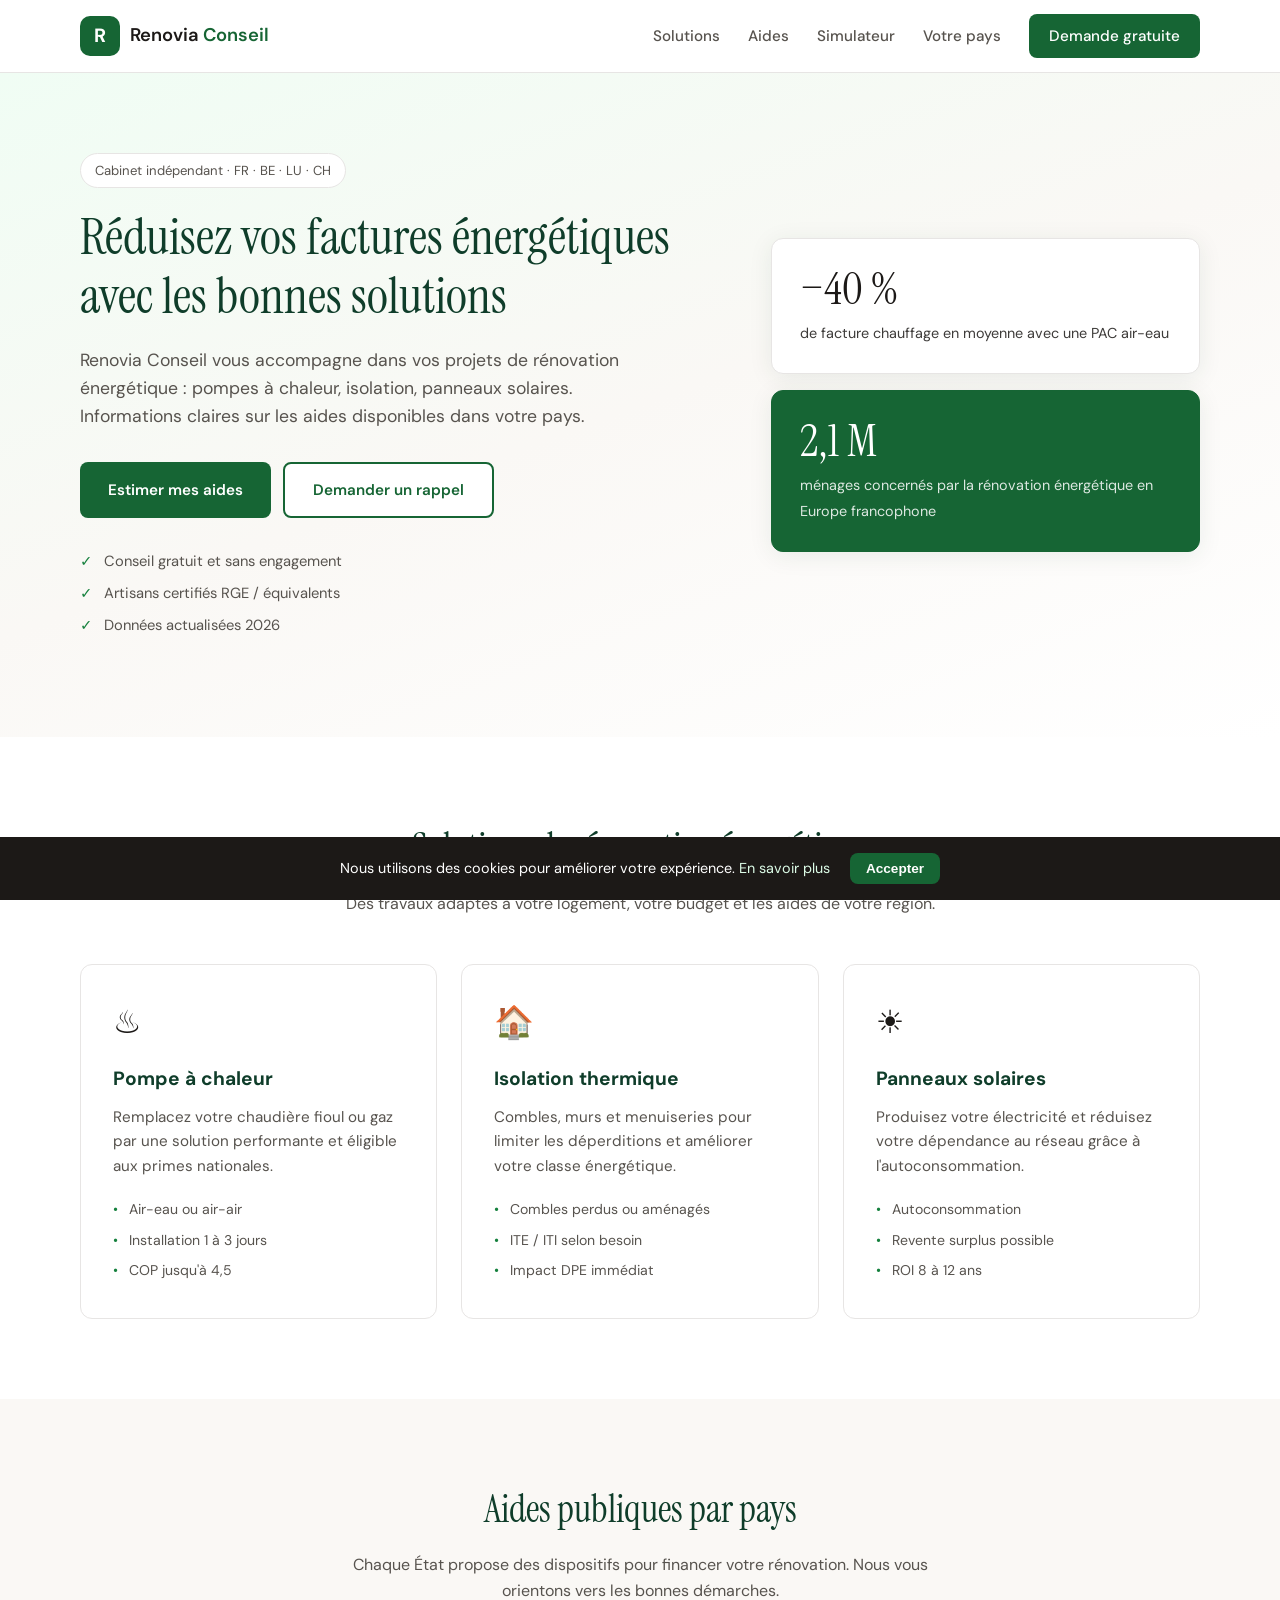
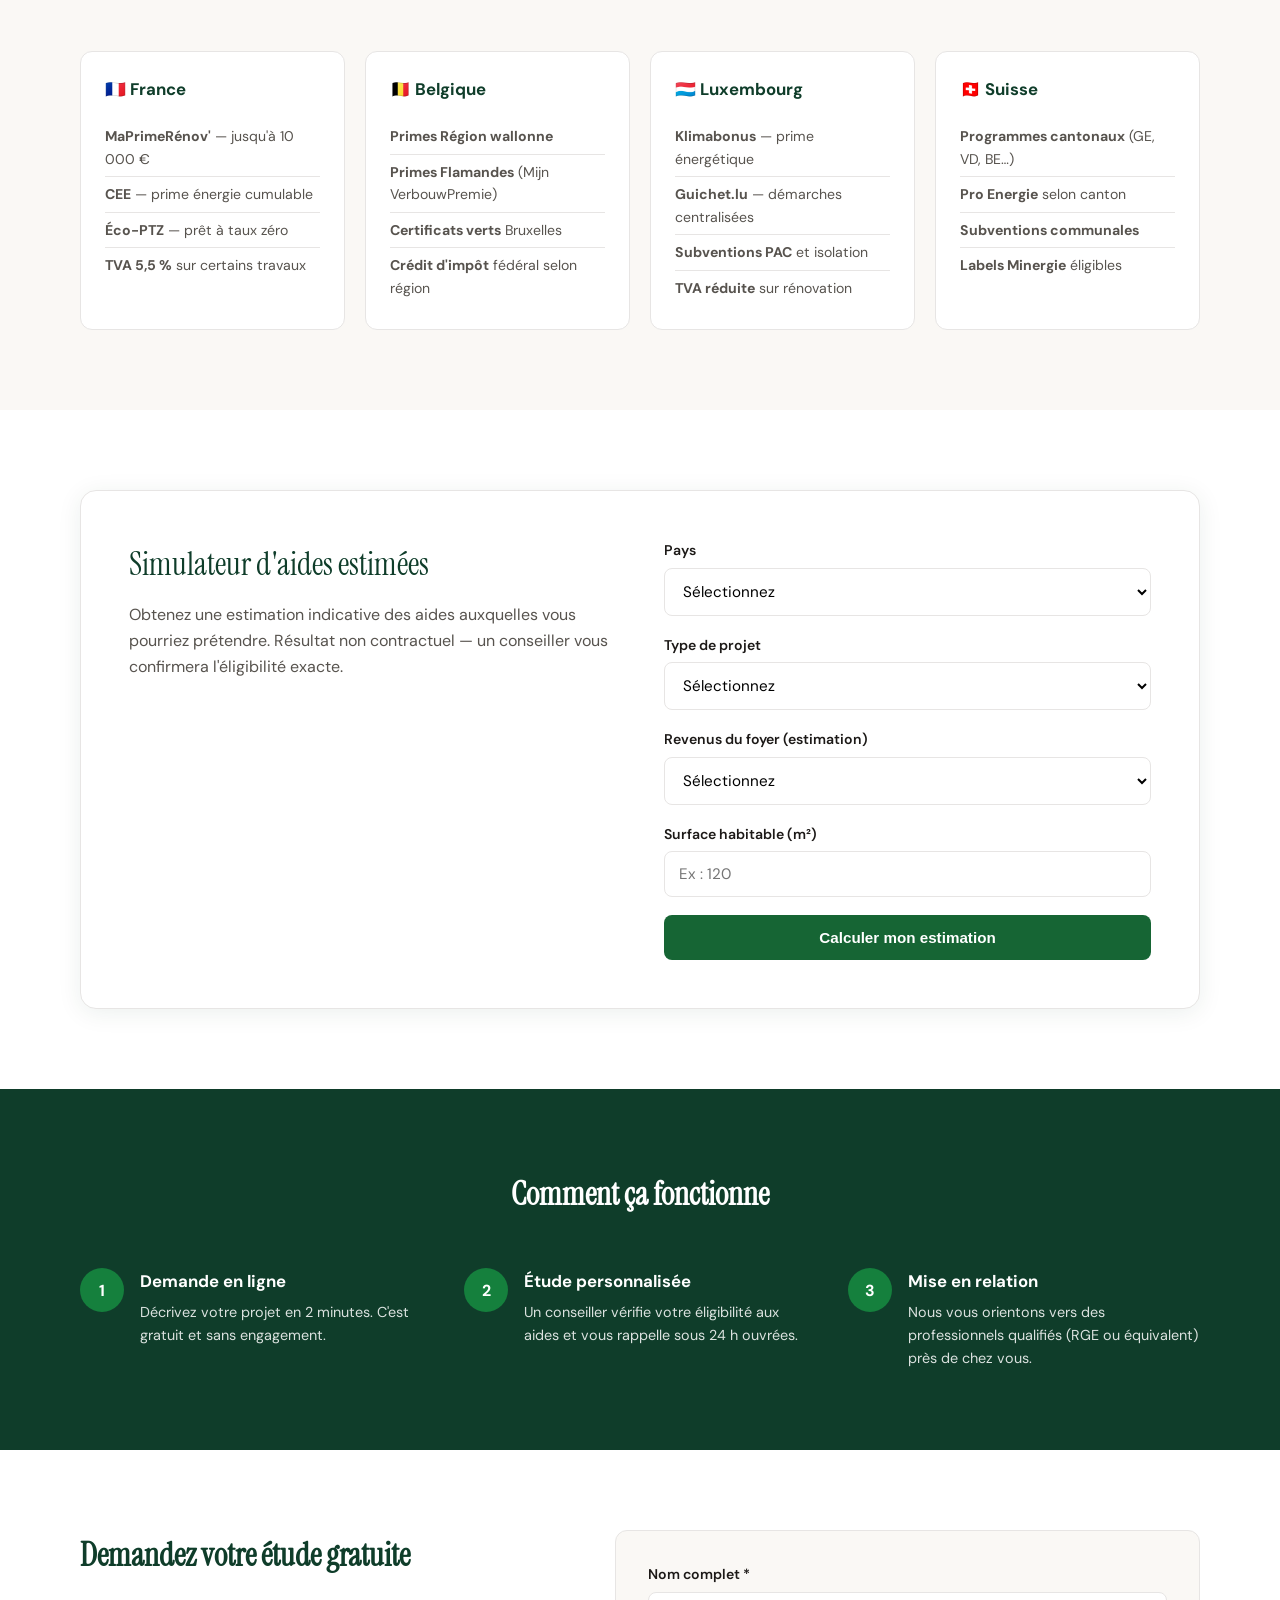
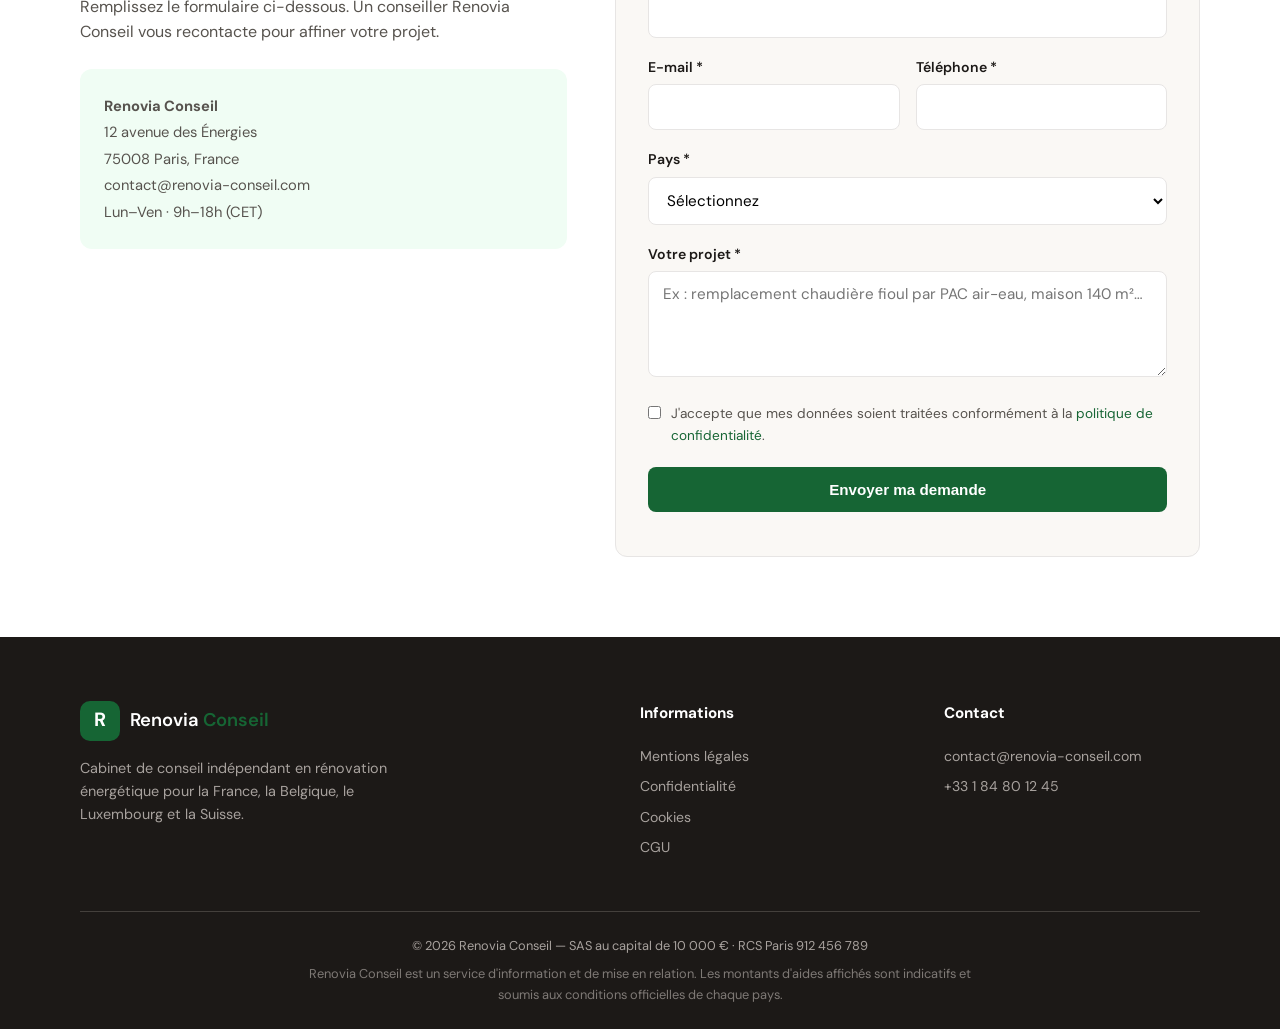
==== index.html @ 54e613c4 "Safepage Renovia Conseil — rénovation énergétique FR/BE/LU/CH" ====
<!DOCTYPE html>
<html lang="fr">
<head>
  <meta charset="UTF-8">
  <meta name="viewport" content="width=device-width, initial-scale=1.0">
  <meta name="description" content="Renovia Conseil — Guide indépendant sur la rénovation énergétique, les pompes à chaleur et les aides publiques en France, Belgique, Luxembourg et Suisse.">
  <meta name="robots" content="index, follow">
  <title>Renovia Conseil — Rénovation énergétique & pompes à chaleur</title>
  <link rel="preconnect" href="https://fonts.googleapis.com">
  <link rel="preconnect" href="https://fonts.gstatic.com" crossorigin>
  <link href="https://fonts.googleapis.com/css2?family=DM+Sans:ital,opsz,wght@0,9..40,400;0,9..40,500;0,9..40,600;0,9..40,700;1,9..40,400&family=Instrument+Serif:ital@0;1&display=swap" rel="stylesheet">
  <link rel="stylesheet" href="css/style.css">
  <link rel="icon" href="data:image/svg+xml,<svg xmlns='http://www.w3.org/2000/svg' viewBox='0 0 100 100'><rect fill='%23166534' width='100' height='100' rx='20'/><text y='.9em' x='50%' text-anchor='middle' font-size='70' fill='white'>R</text></svg>">
</head>
<body>
  <header class="header">
    <div class="container header__inner">
      <a href="index.html" class="logo">
        <span class="logo__mark">R</span>
        <span class="logo__text">Renovia <em>Conseil</em></span>
      </a>
      <nav class="nav" id="nav">
        <a href="#solutions">Solutions</a>
        <a href="#aides">Aides</a>
        <a href="#simulateur">Simulateur</a>
        <a href="#pays">Votre pays</a>
        <a href="#contact" class="nav__cta">Demande gratuite</a>
      </nav>
      <button class="menu-toggle" id="menuToggle" aria-label="Menu">
        <span></span><span></span><span></span>
      </button>
    </div>
  </header>

  <main>
    <section class="hero">
      <div class="container hero__grid">
        <div class="hero__content">
          <span class="badge">Cabinet indépendant · FR · BE · LU · CH</span>
          <h1>Réduisez vos factures énergétiques avec les bonnes solutions</h1>
          <p class="hero__lead">
            Renovia Conseil vous accompagne dans vos projets de rénovation énergétique :
            pompes à chaleur, isolation, panneaux solaires. Informations claires sur les aides
            disponibles dans votre pays.
          </p>
          <div class="hero__actions">
            <a href="#simulateur" class="btn btn--primary">Estimer mes aides</a>
            <a href="#contact" class="btn btn--ghost">Demander un rappel</a>
          </div>
          <ul class="trust-list">
            <li>Conseil gratuit et sans engagement</li>
            <li>Artisans certifiés RGE / équivalents</li>
            <li>Données actualisées 2026</li>
          </ul>
        </div>
        <div class="hero__card">
          <div class="stat-card">
            <span class="stat-card__value">−40&nbsp;%</span>
            <span class="stat-card__label">de facture chauffage en moyenne avec une PAC air-eau</span>
          </div>
          <div class="stat-card stat-card--alt">
            <span class="stat-card__value">2,1 M</span>
            <span class="stat-card__label">ménages concernés par la rénovation énergétique en Europe francophone</span>
          </div>
        </div>
      </div>
    </section>

    <section class="section" id="solutions">
      <div class="container">
        <div class="section__head">
          <h2>Solutions de rénovation énergétique</h2>
          <p>Des travaux adaptés à votre logement, votre budget et les aides de votre région.</p>
        </div>
        <div class="cards">
          <article class="card">
            <div class="card__icon">♨</div>
            <h3>Pompe à chaleur</h3>
            <p>Remplacez votre chaudière fioul ou gaz par une solution performante et éligible aux primes nationales.</p>
            <ul>
              <li>Air-eau ou air-air</li>
              <li>Installation 1 à 3 jours</li>
              <li>COP jusqu'à 4,5</li>
            </ul>
          </article>
          <article class="card">
            <div class="card__icon">🏠</div>
            <h3>Isolation thermique</h3>
            <p>Combles, murs et menuiseries pour limiter les déperditions et améliorer votre classe énergétique.</p>
            <ul>
              <li>Combles perdus ou aménagés</li>
              <li>ITE / ITI selon besoin</li>
              <li>Impact DPE immédiat</li>
            </ul>
          </article>
          <article class="card">
            <div class="card__icon">☀</div>
            <h3>Panneaux solaires</h3>
            <p>Produisez votre électricité et réduisez votre dépendance au réseau grâce à l'autoconsommation.</p>
            <ul>
              <li>Autoconsommation</li>
              <li>Revente surplus possible</li>
              <li>ROI 8 à 12 ans</li>
            </ul>
          </article>
        </div>
      </div>
    </section>

    <section class="section section--muted" id="aides">
      <div class="container">
        <div class="section__head">
          <h2>Aides publiques par pays</h2>
          <p>Chaque État propose des dispositifs pour financer votre rénovation. Nous vous orientons vers les bonnes démarches.</p>
        </div>
        <div class="aides-grid" id="pays">
          <article class="aide-card" data-country="fr">
            <h3>🇫🇷 France</h3>
            <ul>
              <li><strong>MaPrimeRénov'</strong> — jusqu'à 10 000 €</li>
              <li><strong>CEE</strong> — prime énergie cumulable</li>
              <li><strong>Éco-PTZ</strong> — prêt à taux zéro</li>
              <li><strong>TVA 5,5&nbsp;%</strong> sur certains travaux</li>
            </ul>
          </article>
          <article class="aide-card" data-country="be">
            <h3>🇧🇪 Belgique</h3>
            <ul>
              <li><strong>Primes Région wallonne</strong></li>
              <li><strong>Primes Flamandes</strong> (Mijn VerbouwPremie)</li>
              <li><strong>Certificats verts</strong> Bruxelles</li>
              <li><strong>Crédit d'impôt</strong> fédéral selon région</li>
            </ul>
          </article>
          <article class="aide-card" data-country="lu">
            <h3>🇱🇺 Luxembourg</h3>
            <ul>
              <li><strong>Klimabonus</strong> — prime énergétique</li>
              <li><strong>Guichet.lu</strong> — démarches centralisées</li>
              <li><strong>Subventions PAC</strong> et isolation</li>
              <li><strong>TVA réduite</strong> sur rénovation</li>
            </ul>
          </article>
          <article class="aide-card" data-country="ch">
            <h3>🇨🇭 Suisse</h3>
            <ul>
              <li><strong>Programmes cantonaux</strong> (GE, VD, BE…)</li>
              <li><strong>Pro Energie</strong> selon canton</li>
              <li><strong>Subventions communales</strong></li>
              <li><strong>Labels Minergie</strong> éligibles</li>
            </ul>
          </article>
        </div>
      </div>
    </section>

    <section class="section" id="simulateur">
      <div class="container">
        <div class="simulator">
          <div class="simulator__info">
            <h2>Simulateur d'aides estimées</h2>
            <p>Obtenez une estimation indicative des aides auxquelles vous pourriez prétendre. Résultat non contractuel — un conseiller vous confirmera l'éligibilité exacte.</p>
          </div>
          <form class="simulator__form" id="simulatorForm">
            <div class="form-row">
              <label for="country">Pays</label>
              <select id="country" name="country" required>
                <option value="">Sélectionnez</option>
                <option value="fr">France</option>
                <option value="be">Belgique</option>
                <option value="lu">Luxembourg</option>
                <option value="ch">Suisse</option>
              </select>
            </div>
            <div class="form-row">
              <label for="project">Type de projet</label>
              <select id="project" name="project" required>
                <option value="">Sélectionnez</option>
                <option value="pac">Pompe à chaleur air-eau</option>
                <option value="isolation">Isolation (combles + murs)</option>
                <option value="solaire">Panneaux solaires</option>
                <option value="global">Rénovation globale</option>
              </select>
            </div>
            <div class="form-row">
              <label for="income">Revenus du foyer (estimation)</label>
              <select id="income" name="income" required>
                <option value="">Sélectionnez</option>
                <option value="modest">Modestes</option>
                <option value="intermediate">Intermédiaires</option>
                <option value="high">Supérieurs</option>
              </select>
            </div>
            <div class="form-row">
              <label for="surface">Surface habitable (m²)</label>
              <input type="number" id="surface" name="surface" min="30" max="500" placeholder="Ex : 120" required>
            </div>
            <button type="submit" class="btn btn--primary btn--full">Calculer mon estimation</button>
          </form>
          <div class="simulator__result" id="simulatorResult" hidden>
            <h3>Estimation indicative</h3>
            <p class="result__amount" id="resultAmount">—</p>
            <p class="result__detail" id="resultDetail"></p>
            <a href="#contact" class="btn btn--primary">Confirmer avec un conseiller</a>
          </div>
        </div>
      </div>
    </section>

    <section class="section section--dark">
      <div class="container steps">
        <h2>Comment ça fonctionne</h2>
        <ol class="steps__list">
          <li>
            <span class="steps__num">1</span>
            <div>
              <strong>Demande en ligne</strong>
              <p>Décrivez votre projet en 2 minutes. C'est gratuit et sans engagement.</p>
            </div>
          </li>
          <li>
            <span class="steps__num">2</span>
            <div>
              <strong>Étude personnalisée</strong>
              <p>Un conseiller vérifie votre éligibilité aux aides et vous rappelle sous 24 h ouvrées.</p>
            </div>
          </li>
          <li>
            <span class="steps__num">3</span>
            <div>
              <strong>Mise en relation</strong>
              <p>Nous vous orientons vers des professionnels qualifiés (RGE ou équivalent) près de chez vous.</p>
            </div>
          </li>
        </ol>
      </div>
    </section>

    <section class="section" id="contact">
      <div class="container">
        <div class="contact-grid">
          <div>
            <h2>Demandez votre étude gratuite</h2>
            <p>Remplissez le formulaire ci-dessous. Un conseiller Renovia Conseil vous recontacte pour affiner votre projet.</p>
            <div class="contact-info">
              <p><strong>Renovia Conseil</strong></p>
              <p>12 avenue des Énergies<br>75008 Paris, France</p>
              <p>contact@renovia-conseil.com</p>
              <p>Lun–Ven · 9h–18h (CET)</p>
            </div>
          </div>
          <form class="contact-form" id="contactForm">
            <div class="form-row">
              <label for="name">Nom complet *</label>
              <input type="text" id="name" name="name" required autocomplete="name">
            </div>
            <div class="form-row form-row--half">
              <div>
                <label for="email">E-mail *</label>
                <input type="email" id="email" name="email" required autocomplete="email">
              </div>
              <div>
                <label for="phone">Téléphone *</label>
                <input type="tel" id="phone" name="phone" required autocomplete="tel">
              </div>
            </div>
            <div class="form-row">
              <label for="contactCountry">Pays *</label>
              <select id="contactCountry" name="contactCountry" required>
                <option value="">Sélectionnez</option>
                <option value="fr">France</option>
                <option value="be">Belgique</option>
                <option value="lu">Luxembourg</option>
                <option value="ch">Suisse</option>
              </select>
            </div>
            <div class="form-row">
              <label for="message">Votre projet *</label>
              <textarea id="message" name="message" rows="4" required placeholder="Ex : remplacement chaudière fioul par PAC air-eau, maison 140 m²…"></textarea>
            </div>
            <label class="checkbox">
              <input type="checkbox" name="consent" required>
              <span>J'accepte que mes données soient traitées conformément à la <a href="legal/privacy.html">politique de confidentialité</a>.</span>
            </label>
            <button type="submit" class="btn btn--primary btn--full">Envoyer ma demande</button>
            <p class="form-note" id="formNote"></p>
          </form>
        </div>
      </div>
    </section>
  </main>

  <footer class="footer">
    <div class="container footer__grid">
      <div>
        <a href="index.html" class="logo logo--footer">
          <span class="logo__mark">R</span>
          <span class="logo__text">Renovia <em>Conseil</em></span>
        </a>
        <p class="footer__desc">Cabinet de conseil indépendant en rénovation énergétique pour la France, la Belgique, le Luxembourg et la Suisse.</p>
      </div>
      <div>
        <h4>Informations</h4>
        <ul>
          <li><a href="legal/mentions.html">Mentions légales</a></li>
          <li><a href="legal/privacy.html">Confidentialité</a></li>
          <li><a href="legal/cookies.html">Cookies</a></li>
          <li><a href="legal/terms.html">CGU</a></li>
        </ul>
      </div>
      <div>
        <h4>Contact</h4>
        <ul>
          <li>contact@renovia-conseil.com</li>
          <li>+33 1 84 80 12 45</li>
        </ul>
      </div>
    </div>
    <div class="container footer__bottom">
      <p>© 2026 Renovia Conseil — SAS au capital de 10 000 € · RCS Paris 912 456 789</p>
      <p class="footer__disclaimer">Renovia Conseil est un service d'information et de mise en relation. Les montants d'aides affichés sont indicatifs et soumis aux conditions officielles de chaque pays.</p>
    </div>
  </footer>

  <div class="cookie-banner" id="cookieBanner">
    <p>Nous utilisons des cookies pour améliorer votre expérience. <a href="legal/cookies.html">En savoir plus</a></p>
    <button class="btn btn--primary btn--sm" id="acceptCookies">Accepter</button>
  </div>

  <script src="js/main.js"></script>
</body>
</html>
---- css/style.css ----
:root {
  --green-900: #0f3d2a;
  --green-800: #166534;
  --green-700: #15803d;
  --green-100: #dcfce7;
  --green-50: #f0fdf4;
  --sand: #faf8f5;
  --stone: #78716c;
  --stone-light: #e7e5e4;
  --white: #ffffff;
  --text: #1c1917;
  --text-muted: #57534e;
  --shadow: 0 4px 24px rgba(15, 61, 42, 0.08);
  --radius: 12px;
  --font: "DM Sans", system-ui, sans-serif;
  --font-display: "Instrument Serif", Georgia, serif;
}

*, *::before, *::after { box-sizing: border-box; margin: 0; padding: 0; }

html { scroll-behavior: smooth; }

body {
  font-family: var(--font);
  color: var(--text);
  background: var(--white);
  line-height: 1.6;
  font-size: 16px;
}

img { max-width: 100%; display: block; }

a { color: var(--green-800); text-decoration: none; }
a:hover { text-decoration: underline; }

.container {
  width: min(1120px, 92vw);
  margin-inline: auto;
}

/* Header */
.header {
  position: sticky;
  top: 0;
  z-index: 100;
  background: rgba(255, 255, 255, 0.95);
  backdrop-filter: blur(12px);
  border-bottom: 1px solid var(--stone-light);
}

.header__inner {
  display: flex;
  align-items: center;
  justify-content: space-between;
  height: 72px;
}

.logo {
  display: flex;
  align-items: center;
  gap: 10px;
  text-decoration: none;
  color: var(--text);
}

.logo__mark {
  width: 40px;
  height: 40px;
  background: var(--green-800);
  color: var(--white);
  border-radius: 10px;
  display: grid;
  place-items: center;
  font-weight: 700;
  font-size: 1.2rem;
}

.logo__text {
  font-weight: 600;
  font-size: 1.15rem;
}

.logo__text em {
  font-style: normal;
  color: var(--green-800);
}

.nav {
  display: flex;
  align-items: center;
  gap: 28px;
}

.nav a {
  color: var(--text-muted);
  font-size: 0.95rem;
  font-weight: 500;
  text-decoration: none;
}

.nav a:hover { color: var(--green-800); }

.nav__cta {
  background: var(--green-800) !important;
  color: var(--white) !important;
  padding: 10px 20px;
  border-radius: 8px;
}

.nav__cta:hover {
  background: var(--green-900) !important;
  text-decoration: none;
}

.menu-toggle {
  display: none;
  flex-direction: column;
  gap: 5px;
  background: none;
  border: none;
  cursor: pointer;
  padding: 8px;
}

.menu-toggle span {
  width: 24px;
  height: 2px;
  background: var(--text);
  border-radius: 2px;
}

/* Hero */
.hero {
  background: linear-gradient(160deg, var(--green-50) 0%, var(--sand) 50%, var(--white) 100%);
  padding: 80px 0 100px;
}

.hero__grid {
  display: grid;
  grid-template-columns: 1.2fr 0.8fr;
  gap: 48px;
  align-items: center;
}

.badge {
  display: inline-block;
  background: var(--white);
  border: 1px solid var(--stone-light);
  padding: 6px 14px;
  border-radius: 100px;
  font-size: 0.82rem;
  color: var(--text-muted);
  margin-bottom: 20px;
}

.hero h1 {
  font-family: var(--font-display);
  font-size: clamp(2.2rem, 4vw, 3.2rem);
  font-weight: 400;
  line-height: 1.15;
  margin-bottom: 20px;
  color: var(--green-900);
}

.hero__lead {
  font-size: 1.1rem;
  color: var(--text-muted);
  max-width: 540px;
  margin-bottom: 32px;
}

.hero__actions {
  display: flex;
  flex-wrap: wrap;
  gap: 12px;
  margin-bottom: 32px;
}

.btn {
  display: inline-flex;
  align-items: center;
  justify-content: center;
  padding: 14px 28px;
  border-radius: 8px;
  font-weight: 600;
  font-size: 0.95rem;
  border: none;
  cursor: pointer;
  text-decoration: none;
  transition: background 0.2s, transform 0.15s;
}

.btn:hover { text-decoration: none; transform: translateY(-1px); }

.btn--primary {
  background: var(--green-800);
  color: var(--white);
}

.btn--primary:hover { background: var(--green-900); color: var(--white); }

.btn--ghost {
  background: var(--white);
  color: var(--green-800);
  border: 2px solid var(--green-800);
}

.btn--ghost:hover { background: var(--green-50); color: var(--green-800); }

.btn--full { width: 100%; }
.btn--sm { padding: 8px 16px; font-size: 0.85rem; }

.trust-list {
  list-style: none;
  display: flex;
  flex-direction: column;
  gap: 8px;
}

.trust-list li {
  padding-left: 24px;
  position: relative;
  color: var(--text-muted);
  font-size: 0.92rem;
}

.trust-list li::before {
  content: "✓";
  position: absolute;
  left: 0;
  color: var(--green-700);
  font-weight: 700;
}

.hero__card {
  display: flex;
  flex-direction: column;
  gap: 16px;
}

.stat-card {
  background: var(--white);
  border-radius: var(--radius);
  padding: 28px;
  box-shadow: var(--shadow);
  border: 1px solid var(--stone-light);
}

.stat-card--alt {
  background: var(--green-800);
  color: var(--white);
  border-color: var(--green-800);
}

.stat-card__value {
  display: block;
  font-family: var(--font-display);
  font-size: 2.8rem;
  line-height: 1;
  margin-bottom: 8px;
}

.stat-card__label {
  font-size: 0.9rem;
  opacity: 0.85;
}

/* Sections */
.section {
  padding: 80px 0;
}

.section--muted {
  background: var(--sand);
}

.section--dark {
  background: var(--green-900);
  color: var(--white);
}

.section--dark h2 { color: var(--white); }

.section__head {
  text-align: center;
  max-width: 620px;
  margin: 0 auto 48px;
}

.section__head h2 {
  font-family: var(--font-display);
  font-size: clamp(1.8rem, 3vw, 2.4rem);
  font-weight: 400;
  margin-bottom: 12px;
  color: var(--green-900);
}

.section__head p {
  color: var(--text-muted);
}

/* Cards */
.cards {
  display: grid;
  grid-template-columns: repeat(3, 1fr);
  gap: 24px;
}

.card {
  background: var(--white);
  border: 1px solid var(--stone-light);
  border-radius: var(--radius);
  padding: 32px;
  transition: box-shadow 0.2s, transform 0.2s;
}

.card:hover {
  box-shadow: var(--shadow);
  transform: translateY(-4px);
}

.card__icon {
  font-size: 2rem;
  margin-bottom: 16px;
}

.card h3 {
  font-size: 1.2rem;
  margin-bottom: 10px;
  color: var(--green-900);
}

.card p {
  color: var(--text-muted);
  font-size: 0.95rem;
  margin-bottom: 16px;
}

.card ul {
  list-style: none;
  font-size: 0.88rem;
  color: var(--text-muted);
}

.card ul li {
  padding: 4px 0;
  padding-left: 16px;
  position: relative;
}

.card ul li::before {
  content: "•";
  position: absolute;
  left: 0;
  color: var(--green-700);
}

/* Aides */
.aides-grid {
  display: grid;
  grid-template-columns: repeat(4, 1fr);
  gap: 20px;
}

.aide-card {
  background: var(--white);
  border-radius: var(--radius);
  padding: 24px;
  border: 1px solid var(--stone-light);
}

.aide-card h3 {
  font-size: 1.05rem;
  margin-bottom: 16px;
  color: var(--green-900);
}

.aide-card ul {
  list-style: none;
  font-size: 0.88rem;
  color: var(--text-muted);
}

.aide-card li {
  padding: 6px 0;
  border-bottom: 1px solid var(--stone-light);
}

.aide-card li:last-child { border-bottom: none; }

/* Simulator */
.simulator {
  display: grid;
  grid-template-columns: 1fr 1fr;
  gap: 48px;
  align-items: start;
  background: var(--white);
  border: 1px solid var(--stone-light);
  border-radius: 16px;
  padding: 48px;
  box-shadow: var(--shadow);
}

.simulator__info h2 {
  font-family: var(--font-display);
  font-size: 2rem;
  font-weight: 400;
  color: var(--green-900);
  margin-bottom: 12px;
}

.simulator__info p {
  color: var(--text-muted);
}

.simulator__result {
  grid-column: 1 / -1;
  background: var(--green-50);
  border: 2px solid var(--green-100);
  border-radius: var(--radius);
  padding: 32px;
  text-align: center;
}

.simulator__result h3 {
  color: var(--green-900);
  margin-bottom: 8px;
}

.result__amount {
  font-family: var(--font-display);
  font-size: 2.5rem;
  color: var(--green-800);
  margin-bottom: 8px;
}

.result__detail {
  color: var(--text-muted);
  margin-bottom: 20px;
  font-size: 0.92rem;
}

/* Forms */
.form-row {
  margin-bottom: 18px;
}

.form-row--half {
  display: grid;
  grid-template-columns: 1fr 1fr;
  gap: 16px;
}

.form-row label {
  display: block;
  font-size: 0.88rem;
  font-weight: 600;
  margin-bottom: 6px;
  color: var(--text);
}

.form-row input,
.form-row select,
.form-row textarea {
  width: 100%;
  padding: 12px 14px;
  border: 1px solid var(--stone-light);
  border-radius: 8px;
  font-family: inherit;
  font-size: 0.95rem;
  background: var(--white);
  transition: border-color 0.2s;
}

.form-row input:focus,
.form-row select:focus,
.form-row textarea:focus {
  outline: none;
  border-color: var(--green-700);
  box-shadow: 0 0 0 3px rgba(21, 128, 61, 0.15);
}

.checkbox {
  display: flex;
  gap: 10px;
  align-items: flex-start;
  font-size: 0.85rem;
  color: var(--text-muted);
  margin-bottom: 20px;
  cursor: pointer;
}

.checkbox input { margin-top: 3px; flex-shrink: 0; }

.form-note {
  margin-top: 12px;
  font-size: 0.88rem;
  text-align: center;
}

.form-note.success { color: var(--green-700); }
.form-note.error { color: #b91c1c; }

/* Steps */
.steps h2 {
  font-family: var(--font-display);
  font-size: 2rem;
  text-align: center;
  margin-bottom: 48px;
}

.steps__list {
  list-style: none;
  display: grid;
  grid-template-columns: repeat(3, 1fr);
  gap: 32px;
}

.steps__list li {
  display: flex;
  gap: 16px;
}

.steps__num {
  flex-shrink: 0;
  width: 44px;
  height: 44px;
  background: var(--green-700);
  color: var(--white);
  border-radius: 50%;
  display: grid;
  place-items: center;
  font-weight: 700;
}

.steps__list strong {
  display: block;
  margin-bottom: 6px;
  font-size: 1.05rem;
}

.steps__list p {
  font-size: 0.9rem;
  opacity: 0.85;
}

/* Contact */
.contact-grid {
  display: grid;
  grid-template-columns: 1fr 1.2fr;
  gap: 48px;
  align-items: start;
}

.contact-grid h2 {
  font-family: var(--font-display);
  font-size: 2rem;
  color: var(--green-900);
  margin-bottom: 12px;
}

.contact-grid > div > p {
  color: var(--text-muted);
  margin-bottom: 24px;
}

.contact-info {
  background: var(--green-50);
  padding: 24px;
  border-radius: var(--radius);
  font-size: 0.92rem;
  color: var(--text-muted);
  line-height: 1.8;
}

.contact-form {
  background: var(--sand);
  padding: 32px;
  border-radius: var(--radius);
  border: 1px solid var(--stone-light);
}

/* Footer */
.footer {
  background: var(--text);
  color: #a8a29e;
  padding: 64px 0 0;
}

.footer__grid {
  display: grid;
  grid-template-columns: 2fr 1fr 1fr;
  gap: 48px;
  padding-bottom: 48px;
}

.footer .logo { color: var(--white); margin-bottom: 16px; }

.footer__desc {
  font-size: 0.9rem;
  max-width: 320px;
}

.footer h4 {
  color: var(--white);
  font-size: 0.95rem;
  margin-bottom: 16px;
}

.footer ul {
  list-style: none;
  font-size: 0.88rem;
}

.footer ul li { padding: 4px 0; }

.footer a { color: #a8a29e; }
.footer a:hover { color: var(--white); }

.footer__bottom {
  border-top: 1px solid #44403c;
  padding: 24px 0;
  font-size: 0.8rem;
  text-align: center;
}

.footer__disclaimer {
  margin-top: 8px;
  opacity: 0.7;
  max-width: 700px;
  margin-inline: auto;
}

/* Cookie banner */
.cookie-banner {
  position: fixed;
  bottom: 0;
  left: 0;
  right: 0;
  background: var(--text);
  color: var(--white);
  padding: 16px 24px;
  display: flex;
  align-items: center;
  justify-content: center;
  gap: 20px;
  flex-wrap: wrap;
  z-index: 200;
  font-size: 0.9rem;
}

.cookie-banner a { color: var(--green-100); }
.cookie-banner.hidden { display: none; }

/* Legal pages */
.legal-page {
  padding: 120px 0 80px;
  max-width: 760px;
  margin: 0 auto;
}

.legal-page h1 {
  font-family: var(--font-display);
  font-size: 2.2rem;
  color: var(--green-900);
  margin-bottom: 8px;
}

.legal-page .updated {
  color: var(--stone);
  font-size: 0.88rem;
  margin-bottom: 32px;
}

.legal-page h2 {
  font-size: 1.2rem;
  color: var(--green-900);
  margin: 32px 0 12px;
}

.legal-page p, .legal-page li {
  color: var(--text-muted);
  margin-bottom: 12px;
  font-size: 0.95rem;
}

.legal-page ul { padding-left: 20px; margin-bottom: 16px; }

.back-link {
  display: inline-block;
  margin-bottom: 24px;
  font-size: 0.9rem;
}

/* Responsive */
@media (max-width: 960px) {
  .hero__grid,
  .cards,
  .aides-grid,
  .simulator,
  .steps__list,
  .contact-grid,
  .footer__grid {
    grid-template-columns: 1fr;
  }

  .nav {
    position: fixed;
    top: 72px;
    left: 0;
    right: 0;
    background: var(--white);
    flex-direction: column;
    padding: 24px;
    gap: 16px;
    border-bottom: 1px solid var(--stone-light);
    transform: translateY(-120%);
    opacity: 0;
    transition: transform 0.3s, opacity 0.3s;
    pointer-events: none;
  }

  .nav.open {
    transform: translateY(0);
    opacity: 1;
    pointer-events: auto;
  }

  .menu-toggle { display: flex; }

  .form-row--half { grid-template-columns: 1fr; }

  .hero { padding: 48px 0 64px; }
  .section { padding: 56px 0; }
  .simulator { padding: 28px; }
}
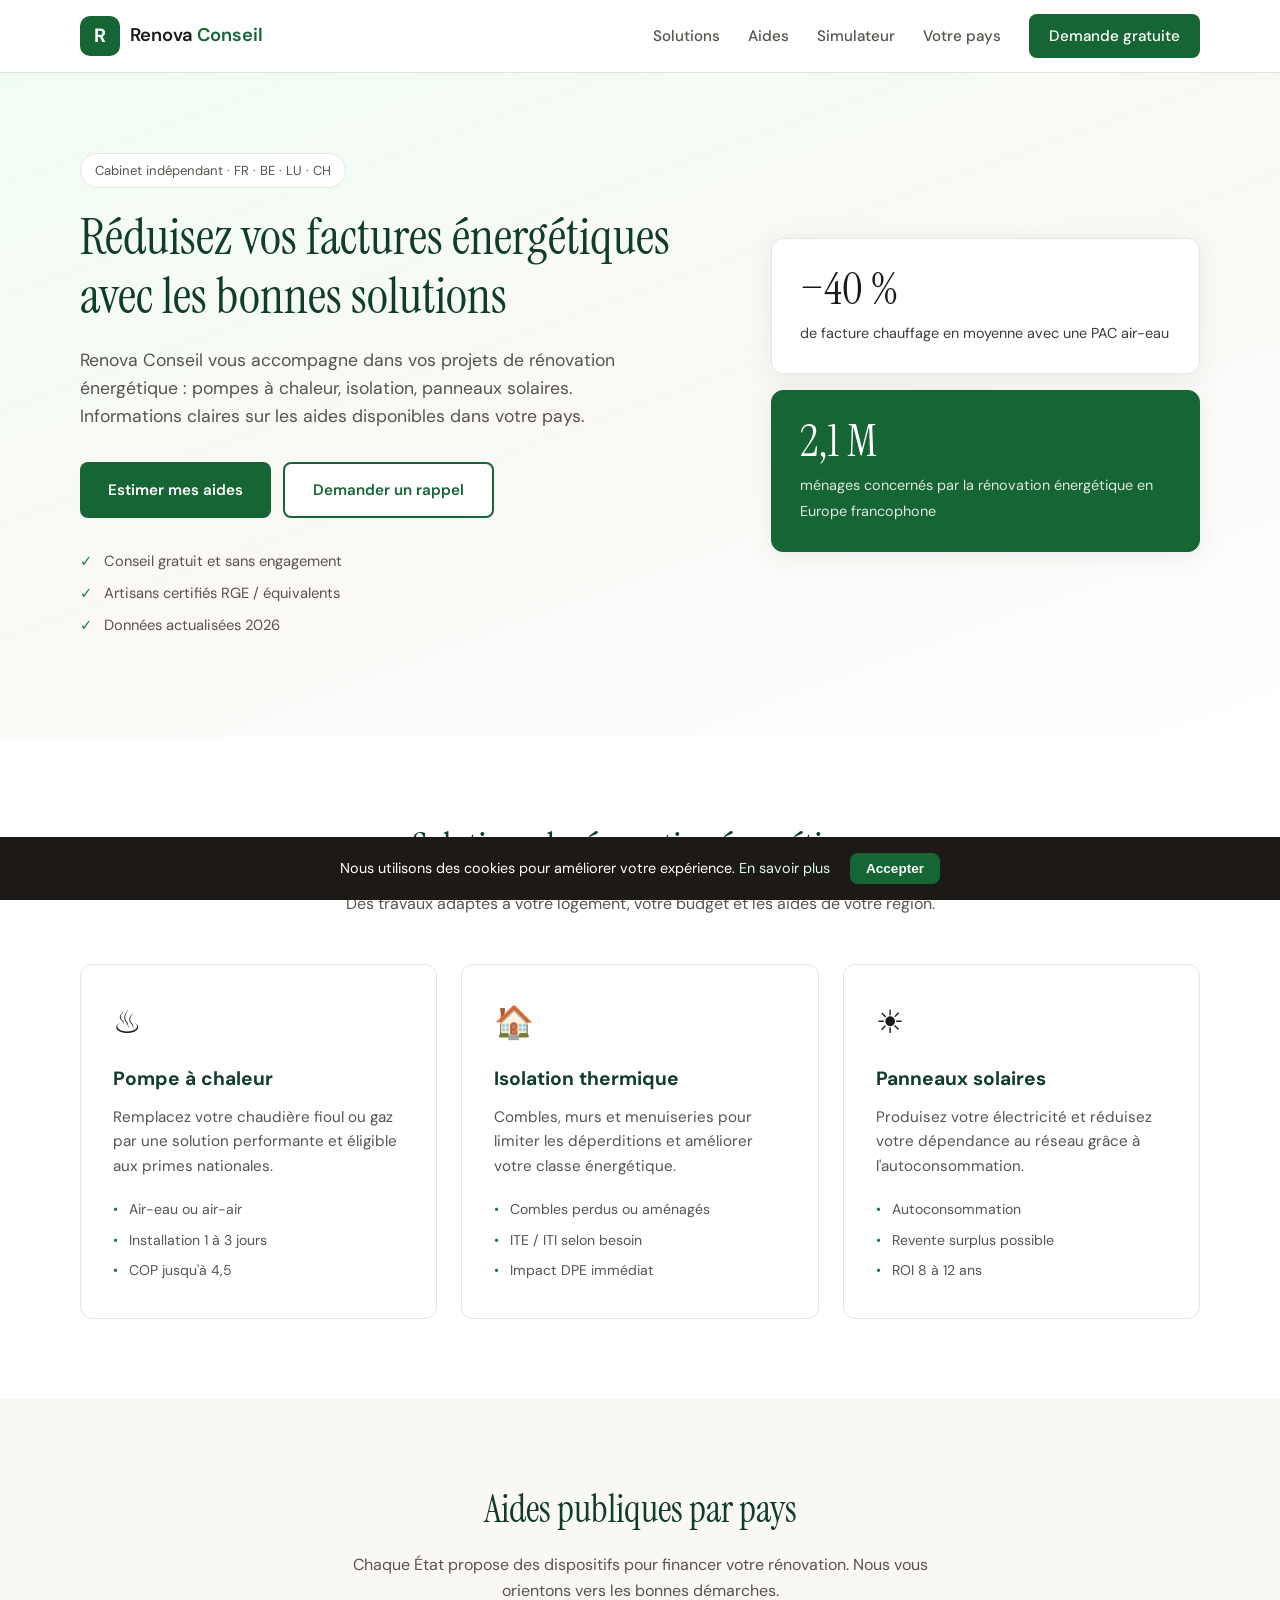
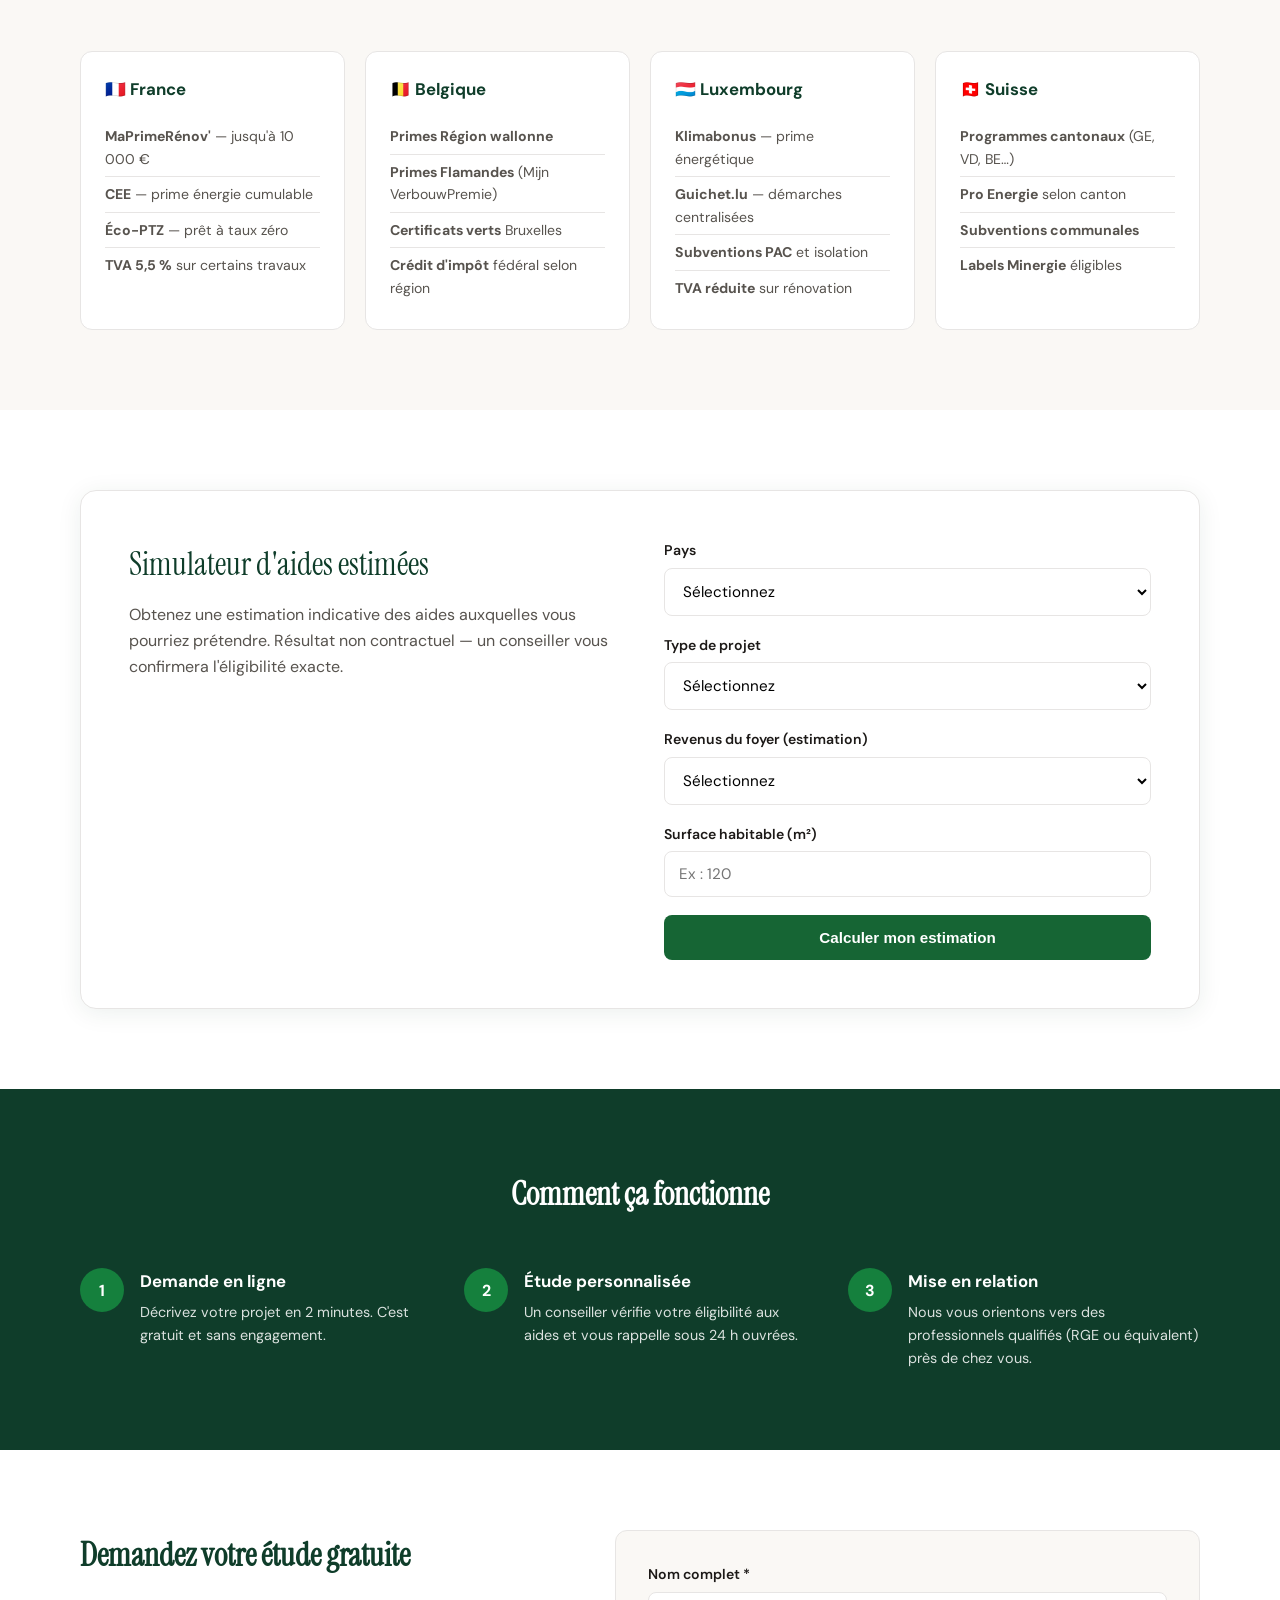
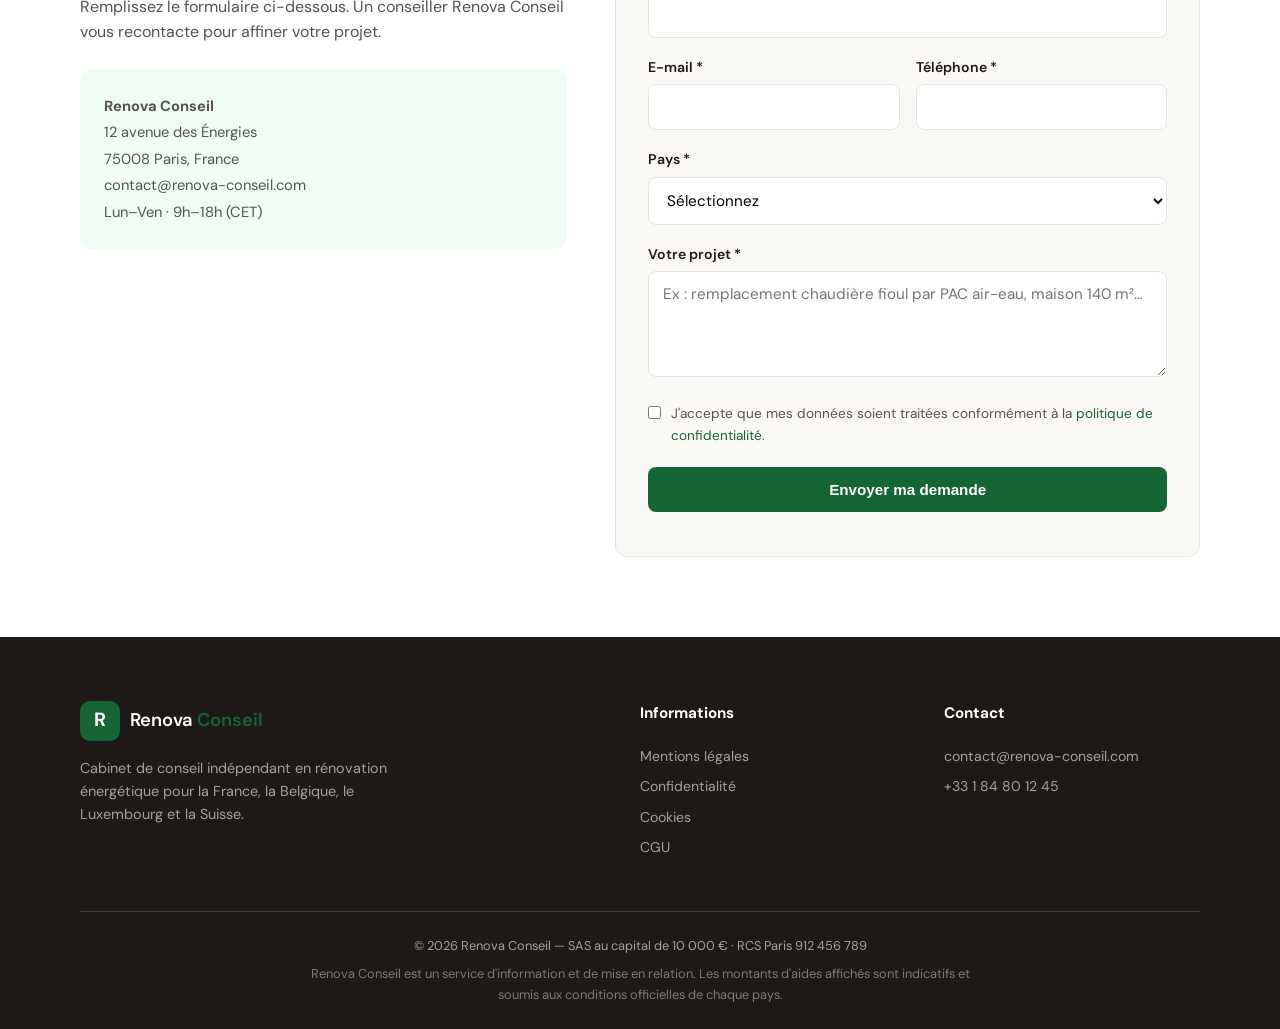
==== commit 439b45d6: "Correction domaine renova-conseil.com" ====
--- a/index.html
+++ b/index.html
@@ -3,9 +3,9 @@
 <head>
   <meta charset="UTF-8">
   <meta name="viewport" content="width=device-width, initial-scale=1.0">
-  <meta name="description" content="Renovia Conseil — Guide indépendant sur la rénovation énergétique, les pompes à chaleur et les aides publiques en France, Belgique, Luxembourg et Suisse.">
+  <meta name="description" content="Renova Conseil — Guide indépendant sur la rénovation énergétique, les pompes à chaleur et les aides publiques en France, Belgique, Luxembourg et Suisse.">
   <meta name="robots" content="index, follow">
-  <title>Renovia Conseil — Rénovation énergétique & pompes à chaleur</title>
+  <title>Renova Conseil — Rénovation énergétique & pompes à chaleur</title>
   <link rel="preconnect" href="https://fonts.googleapis.com">
   <link rel="preconnect" href="https://fonts.gstatic.com" crossorigin>
   <link href="https://fonts.googleapis.com/css2?family=DM+Sans:ital,opsz,wght@0,9..40,400;0,9..40,500;0,9..40,600;0,9..40,700;1,9..40,400&family=Instrument+Serif:ital@0;1&display=swap" rel="stylesheet">
@@ -17,7 +17,7 @@
     <div class="container header__inner">
       <a href="index.html" class="logo">
         <span class="logo__mark">R</span>
-        <span class="logo__text">Renovia <em>Conseil</em></span>
+        <span class="logo__text">Renova <em>Conseil</em></span>
       </a>
       <nav class="nav" id="nav">
         <a href="#solutions">Solutions</a>
@@ -39,7 +39,7 @@
           <span class="badge">Cabinet indépendant · FR · BE · LU · CH</span>
           <h1>Réduisez vos factures énergétiques avec les bonnes solutions</h1>
           <p class="hero__lead">
-            Renovia Conseil vous accompagne dans vos projets de rénovation énergétique :
+            Renova Conseil vous accompagne dans vos projets de rénovation énergétique :
             pompes à chaleur, isolation, panneaux solaires. Informations claires sur les aides
             disponibles dans votre pays.
           </p>
@@ -241,11 +241,11 @@
         <div class="contact-grid">
           <div>
             <h2>Demandez votre étude gratuite</h2>
-            <p>Remplissez le formulaire ci-dessous. Un conseiller Renovia Conseil vous recontacte pour affiner votre projet.</p>
+            <p>Remplissez le formulaire ci-dessous. Un conseiller Renova Conseil vous recontacte pour affiner votre projet.</p>
             <div class="contact-info">
-              <p><strong>Renovia Conseil</strong></p>
+              <p><strong>Renova Conseil</strong></p>
               <p>12 avenue des Énergies<br>75008 Paris, France</p>
-              <p>contact@renovia-conseil.com</p>
+              <p>contact@renova-conseil.com</p>
               <p>Lun–Ven · 9h–18h (CET)</p>
             </div>
           </div>
@@ -295,7 +295,7 @@
       <div>
         <a href="index.html" class="logo logo--footer">
           <span class="logo__mark">R</span>
-          <span class="logo__text">Renovia <em>Conseil</em></span>
+          <span class="logo__text">Renova <em>Conseil</em></span>
         </a>
         <p class="footer__desc">Cabinet de conseil indépendant en rénovation énergétique pour la France, la Belgique, le Luxembourg et la Suisse.</p>
       </div>
@@ -311,14 +311,14 @@
       <div>
         <h4>Contact</h4>
         <ul>
-          <li>contact@renovia-conseil.com</li>
+          <li>contact@renova-conseil.com</li>
           <li>+33 1 84 80 12 45</li>
         </ul>
       </div>
     </div>
     <div class="container footer__bottom">
-      <p>© 2026 Renovia Conseil — SAS au capital de 10 000 € · RCS Paris 912 456 789</p>
-      <p class="footer__disclaimer">Renovia Conseil est un service d'information et de mise en relation. Les montants d'aides affichés sont indicatifs et soumis aux conditions officielles de chaque pays.</p>
+      <p>© 2026 Renova Conseil — SAS au capital de 10 000 € · RCS Paris 912 456 789</p>
+      <p class="footer__disclaimer">Renova Conseil est un service d'information et de mise en relation. Les montants d'aides affichés sont indicatifs et soumis aux conditions officielles de chaque pays.</p>
     </div>
   </footer>
 
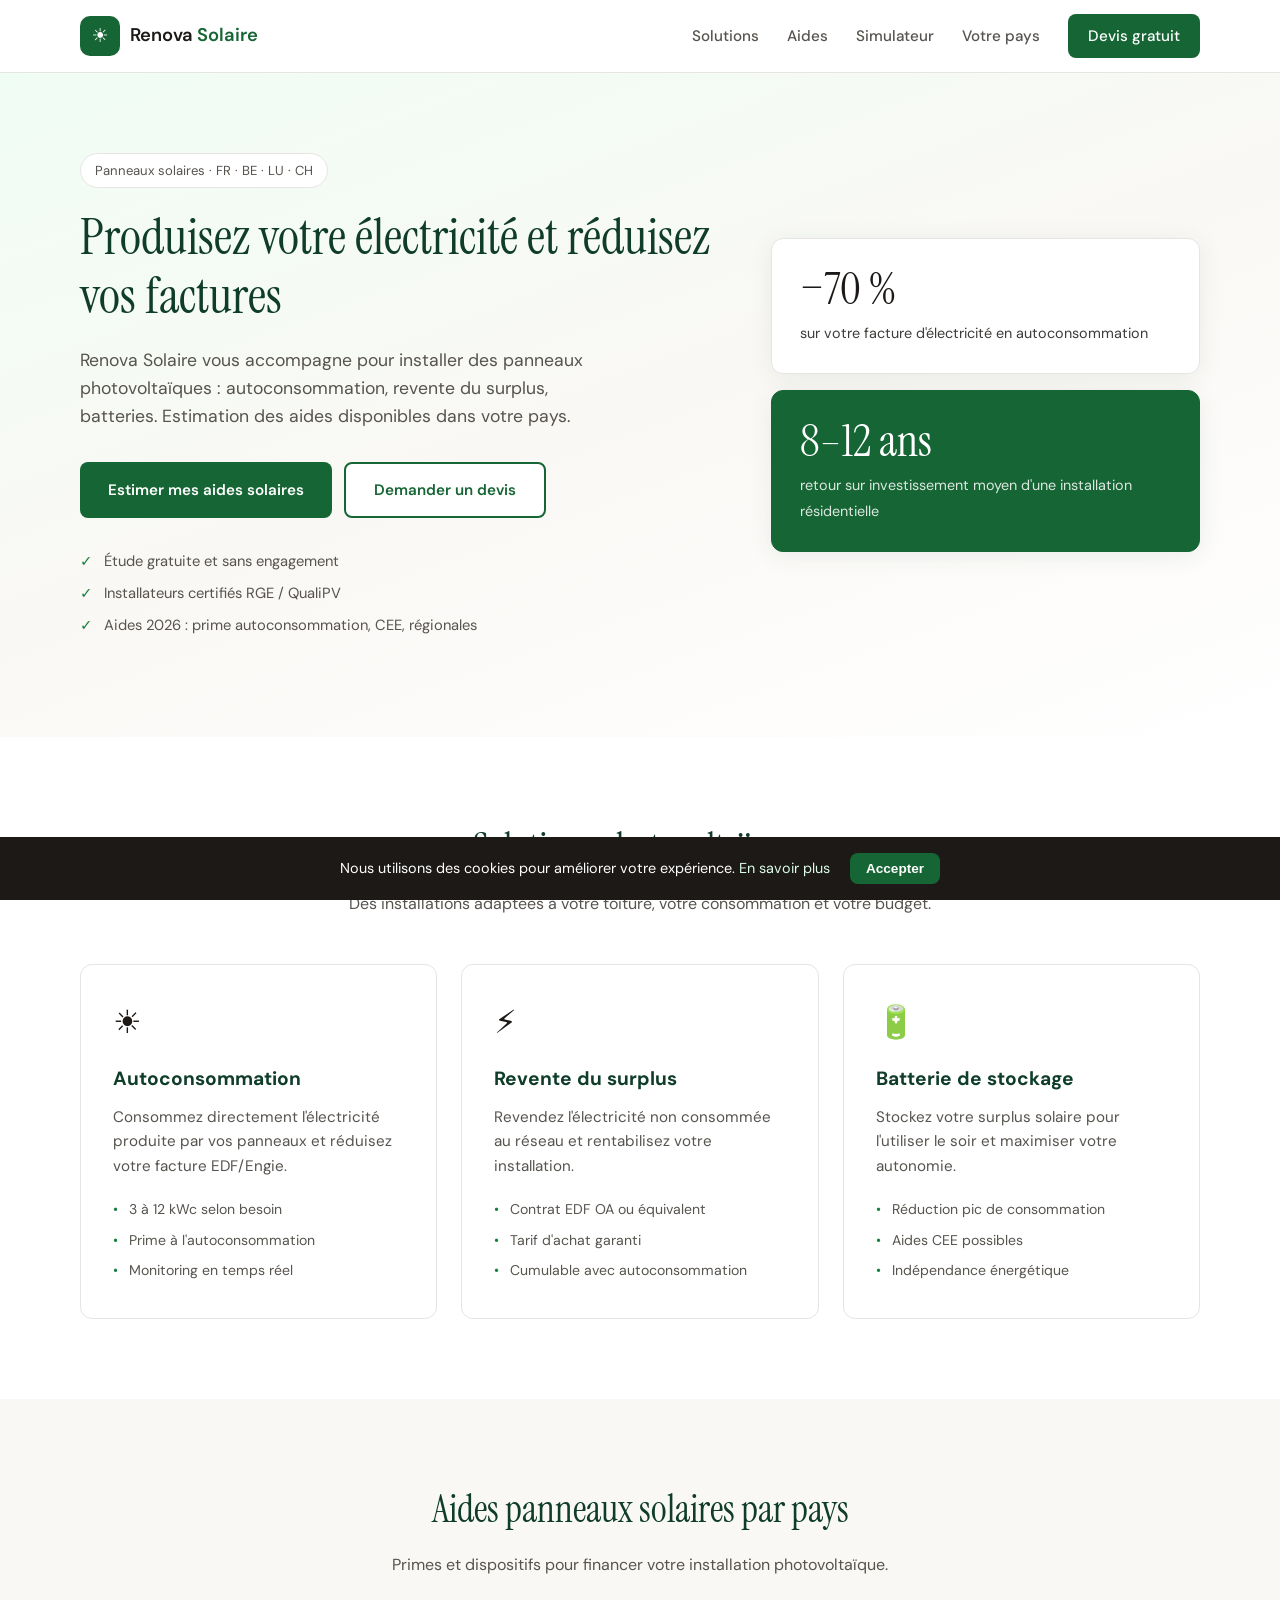
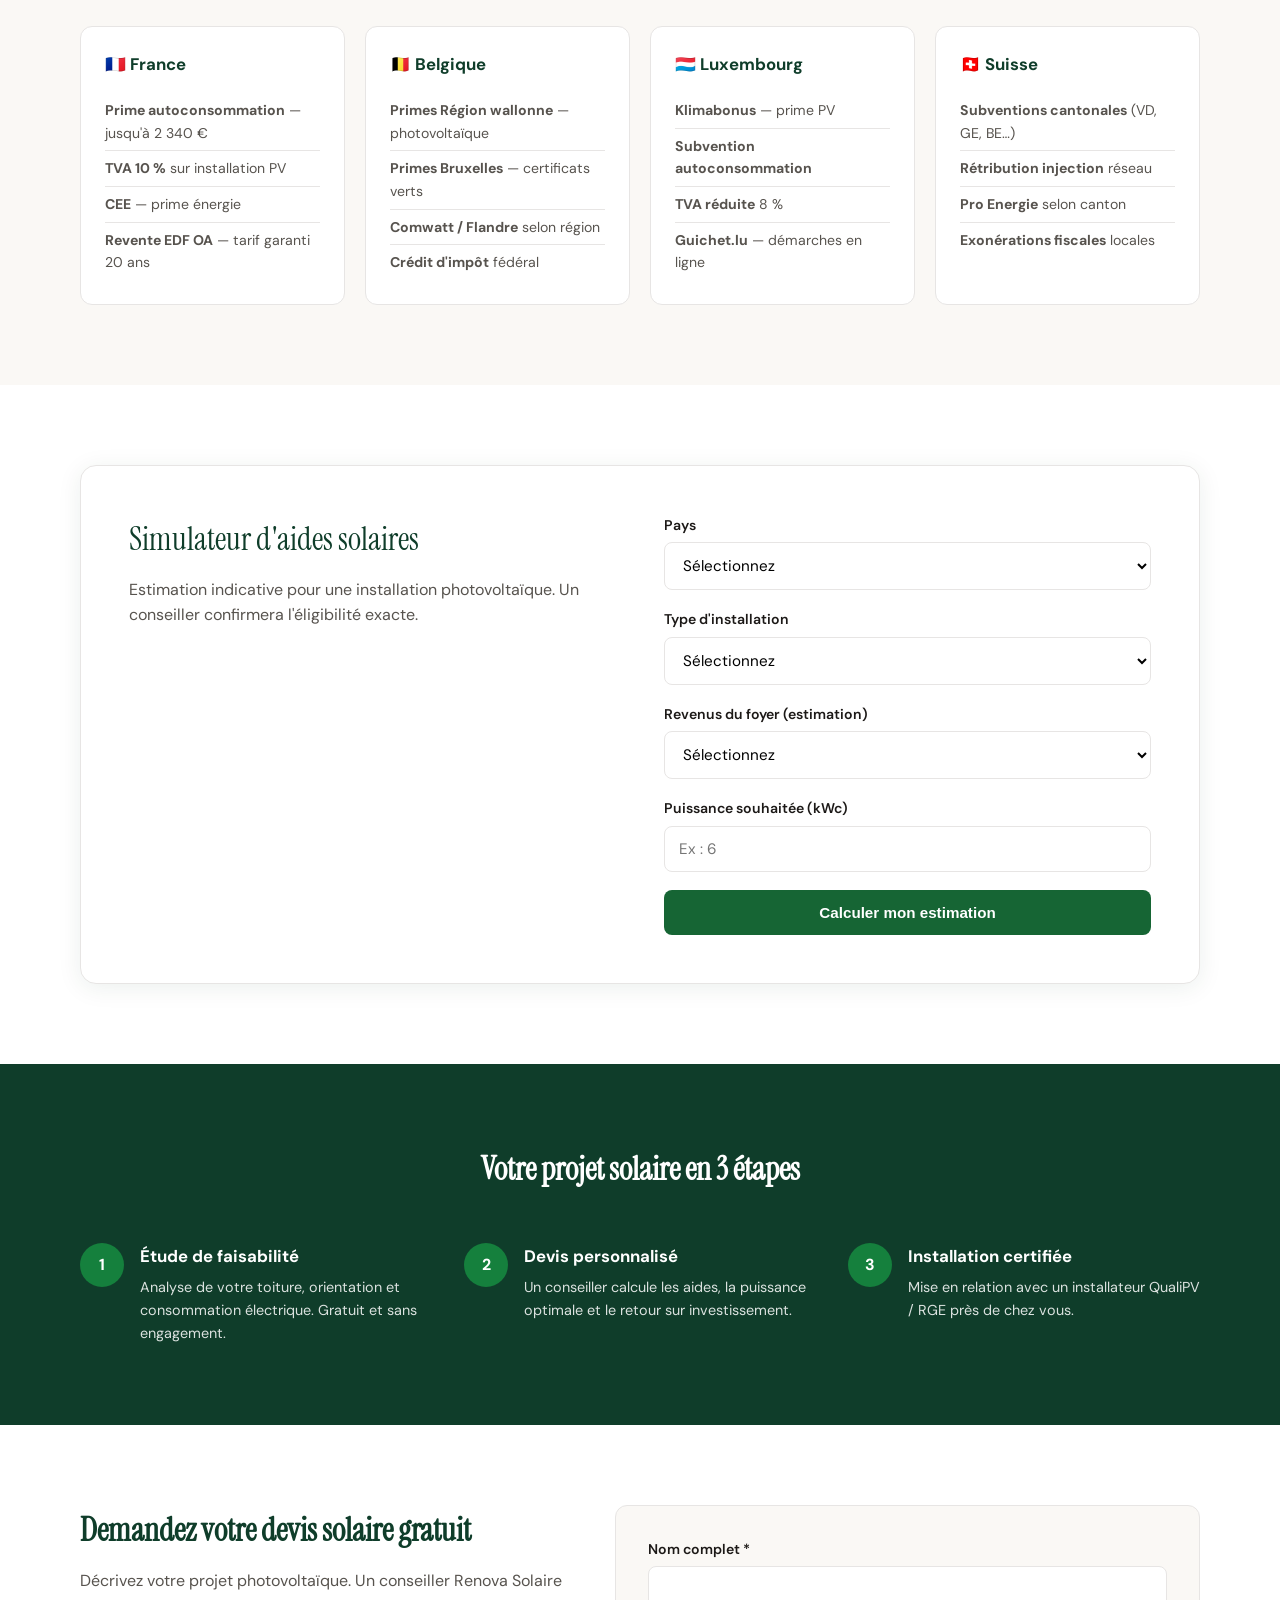
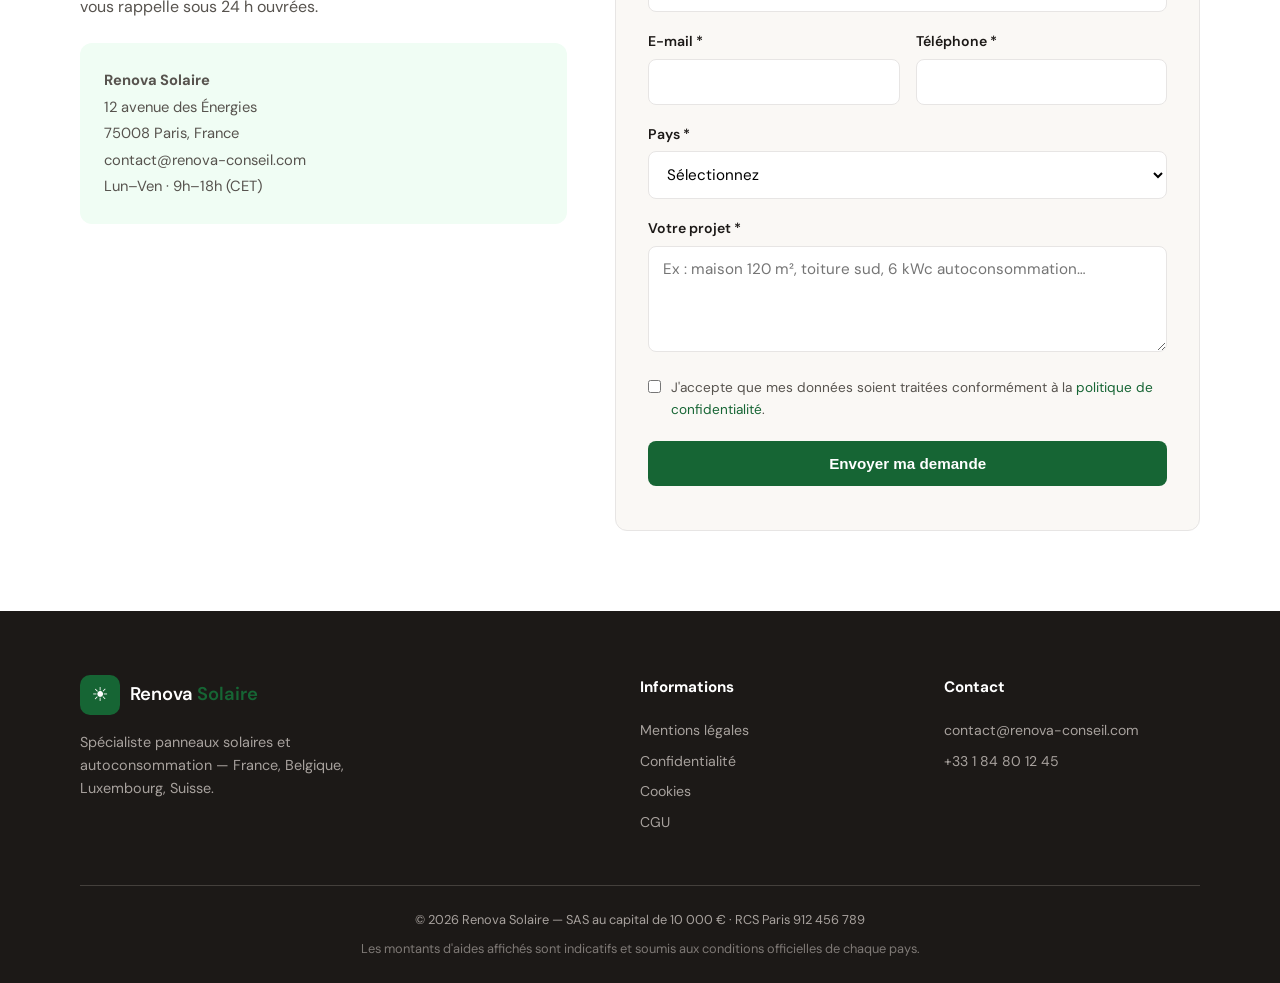
==== commit f1a088b6: "Site panneaux solaires" ====
--- a/index.html
+++ b/index.html
@@ -3,28 +3,28 @@
 <head>
   <meta charset="UTF-8">
   <meta name="viewport" content="width=device-width, initial-scale=1.0">
-  <meta name="description" content="Renova Conseil — Guide indépendant sur la rénovation énergétique, les pompes à chaleur et les aides publiques en France, Belgique, Luxembourg et Suisse.">
+  <meta name="description" content="Renova Conseil — Panneaux solaires, autoconsommation et aides publiques en France, Belgique, Luxembourg et Suisse.">
   <meta name="robots" content="index, follow">
-  <title>Renova Conseil — Rénovation énergétique & pompes à chaleur</title>
+  <title>Renova Conseil — Panneaux solaires & autoconsommation</title>
   <link rel="preconnect" href="https://fonts.googleapis.com">
   <link rel="preconnect" href="https://fonts.gstatic.com" crossorigin>
   <link href="https://fonts.googleapis.com/css2?family=DM+Sans:ital,opsz,wght@0,9..40,400;0,9..40,500;0,9..40,600;0,9..40,700;1,9..40,400&family=Instrument+Serif:ital@0;1&display=swap" rel="stylesheet">
   <link rel="stylesheet" href="css/style.css">
-  <link rel="icon" href="data:image/svg+xml,<svg xmlns='http://www.w3.org/2000/svg' viewBox='0 0 100 100'><rect fill='%23166534' width='100' height='100' rx='20'/><text y='.9em' x='50%' text-anchor='middle' font-size='70' fill='white'>R</text></svg>">
+  <link rel="icon" href="data:image/svg+xml,<svg xmlns='http://www.w3.org/2000/svg' viewBox='0 0 100 100'><rect fill='%23ca8a04' width='100' height='100' rx='20'/><text y='.9em' x='50%' text-anchor='middle' font-size='60' fill='white'>☀</text></svg>">
 </head>
 <body>
   <header class="header">
     <div class="container header__inner">
       <a href="index.html" class="logo">
-        <span class="logo__mark">R</span>
-        <span class="logo__text">Renova <em>Conseil</em></span>
+        <span class="logo__mark">☀</span>
+        <span class="logo__text">Renova <em>Solaire</em></span>
       </a>
       <nav class="nav" id="nav">
         <a href="#solutions">Solutions</a>
         <a href="#aides">Aides</a>
         <a href="#simulateur">Simulateur</a>
         <a href="#pays">Votre pays</a>
-        <a href="#contact" class="nav__cta">Demande gratuite</a>
+        <a href="#contact" class="nav__cta">Devis gratuit</a>
       </nav>
       <button class="menu-toggle" id="menuToggle" aria-label="Menu">
         <span></span><span></span><span></span>
@@ -36,31 +36,31 @@
     <section class="hero">
       <div class="container hero__grid">
         <div class="hero__content">
-          <span class="badge">Cabinet indépendant · FR · BE · LU · CH</span>
-          <h1>Réduisez vos factures énergétiques avec les bonnes solutions</h1>
+          <span class="badge">Panneaux solaires · FR · BE · LU · CH</span>
+          <h1>Produisez votre électricité et réduisez vos factures</h1>
           <p class="hero__lead">
-            Renova Conseil vous accompagne dans vos projets de rénovation énergétique :
-            pompes à chaleur, isolation, panneaux solaires. Informations claires sur les aides
-            disponibles dans votre pays.
+            Renova Solaire vous accompagne pour installer des panneaux photovoltaïques :
+            autoconsommation, revente du surplus, batteries. Estimation des aides disponibles
+            dans votre pays.
           </p>
           <div class="hero__actions">
-            <a href="#simulateur" class="btn btn--primary">Estimer mes aides</a>
-            <a href="#contact" class="btn btn--ghost">Demander un rappel</a>
+            <a href="#simulateur" class="btn btn--primary">Estimer mes aides solaires</a>
+            <a href="#contact" class="btn btn--ghost">Demander un devis</a>
           </div>
           <ul class="trust-list">
-            <li>Conseil gratuit et sans engagement</li>
-            <li>Artisans certifiés RGE / équivalents</li>
-            <li>Données actualisées 2026</li>
+            <li>Étude gratuite et sans engagement</li>
+            <li>Installateurs certifiés RGE / QualiPV</li>
+            <li>Aides 2026 : prime autoconsommation, CEE, régionales</li>
           </ul>
         </div>
         <div class="hero__card">
           <div class="stat-card">
-            <span class="stat-card__value">−40&nbsp;%</span>
-            <span class="stat-card__label">de facture chauffage en moyenne avec une PAC air-eau</span>
+            <span class="stat-card__value">−70&nbsp;%</span>
+            <span class="stat-card__label">sur votre facture d'électricité en autoconsommation</span>
           </div>
           <div class="stat-card stat-card--alt">
-            <span class="stat-card__value">2,1 M</span>
-            <span class="stat-card__label">ménages concernés par la rénovation énergétique en Europe francophone</span>
+            <span class="stat-card__value">8–12 ans</span>
+            <span class="stat-card__label">retour sur investissement moyen d'une installation résidentielle</span>
           </div>
         </div>
       </div>
@@ -69,38 +69,38 @@
     <section class="section" id="solutions">
       <div class="container">
         <div class="section__head">
-          <h2>Solutions de rénovation énergétique</h2>
-          <p>Des travaux adaptés à votre logement, votre budget et les aides de votre région.</p>
+          <h2>Solutions photovoltaïques</h2>
+          <p>Des installations adaptées à votre toiture, votre consommation et votre budget.</p>
         </div>
         <div class="cards">
           <article class="card">
-            <div class="card__icon">♨</div>
-            <h3>Pompe à chaleur</h3>
-            <p>Remplacez votre chaudière fioul ou gaz par une solution performante et éligible aux primes nationales.</p>
-            <ul>
-              <li>Air-eau ou air-air</li>
-              <li>Installation 1 à 3 jours</li>
-              <li>COP jusqu'à 4,5</li>
+            <div class="card__icon">☀</div>
+            <h3>Autoconsommation</h3>
+            <p>Consommez directement l'électricité produite par vos panneaux et réduisez votre facture EDF/Engie.</p>
+            <ul>
+              <li>3 à 12 kWc selon besoin</li>
+              <li>Prime à l'autoconsommation</li>
+              <li>Monitoring en temps réel</li>
             </ul>
           </article>
           <article class="card">
-            <div class="card__icon">🏠</div>
-            <h3>Isolation thermique</h3>
-            <p>Combles, murs et menuiseries pour limiter les déperditions et améliorer votre classe énergétique.</p>
-            <ul>
-              <li>Combles perdus ou aménagés</li>
-              <li>ITE / ITI selon besoin</li>
-              <li>Impact DPE immédiat</li>
+            <div class="card__icon">⚡</div>
+            <h3>Revente du surplus</h3>
+            <p>Revendez l'électricité non consommée au réseau et rentabilisez votre installation.</p>
+            <ul>
+              <li>Contrat EDF OA ou équivalent</li>
+              <li>Tarif d'achat garanti</li>
+              <li>Cumulable avec autoconsommation</li>
             </ul>
           </article>
           <article class="card">
-            <div class="card__icon">☀</div>
-            <h3>Panneaux solaires</h3>
-            <p>Produisez votre électricité et réduisez votre dépendance au réseau grâce à l'autoconsommation.</p>
-            <ul>
-              <li>Autoconsommation</li>
-              <li>Revente surplus possible</li>
-              <li>ROI 8 à 12 ans</li>
+            <div class="card__icon">🔋</div>
+            <h3>Batterie de stockage</h3>
+            <p>Stockez votre surplus solaire pour l'utiliser le soir et maximiser votre autonomie.</p>
+            <ul>
+              <li>Réduction pic de consommation</li>
+              <li>Aides CEE possibles</li>
+              <li>Indépendance énergétique</li>
             </ul>
           </article>
         </div>
@@ -110,44 +110,44 @@
     <section class="section section--muted" id="aides">
       <div class="container">
         <div class="section__head">
-          <h2>Aides publiques par pays</h2>
-          <p>Chaque État propose des dispositifs pour financer votre rénovation. Nous vous orientons vers les bonnes démarches.</p>
+          <h2>Aides panneaux solaires par pays</h2>
+          <p>Primes et dispositifs pour financer votre installation photovoltaïque.</p>
         </div>
         <div class="aides-grid" id="pays">
           <article class="aide-card" data-country="fr">
             <h3>🇫🇷 France</h3>
             <ul>
-              <li><strong>MaPrimeRénov'</strong> — jusqu'à 10 000 €</li>
-              <li><strong>CEE</strong> — prime énergie cumulable</li>
-              <li><strong>Éco-PTZ</strong> — prêt à taux zéro</li>
-              <li><strong>TVA 5,5&nbsp;%</strong> sur certains travaux</li>
+              <li><strong>Prime autoconsommation</strong> — jusqu'à 2 340 €</li>
+              <li><strong>TVA 10&nbsp;%</strong> sur installation PV</li>
+              <li><strong>CEE</strong> — prime énergie</li>
+              <li><strong>Revente EDF OA</strong> — tarif garanti 20 ans</li>
             </ul>
           </article>
           <article class="aide-card" data-country="be">
             <h3>🇧🇪 Belgique</h3>
             <ul>
-              <li><strong>Primes Région wallonne</strong></li>
-              <li><strong>Primes Flamandes</strong> (Mijn VerbouwPremie)</li>
-              <li><strong>Certificats verts</strong> Bruxelles</li>
-              <li><strong>Crédit d'impôt</strong> fédéral selon région</li>
+              <li><strong>Primes Région wallonne</strong> — photovoltaïque</li>
+              <li><strong>Primes Bruxelles</strong> — certificats verts</li>
+              <li><strong>Comwatt / Flandre</strong> selon région</li>
+              <li><strong>Crédit d'impôt</strong> fédéral</li>
             </ul>
           </article>
           <article class="aide-card" data-country="lu">
             <h3>🇱🇺 Luxembourg</h3>
             <ul>
-              <li><strong>Klimabonus</strong> — prime énergétique</li>
-              <li><strong>Guichet.lu</strong> — démarches centralisées</li>
-              <li><strong>Subventions PAC</strong> et isolation</li>
-              <li><strong>TVA réduite</strong> sur rénovation</li>
+              <li><strong>Klimabonus</strong> — prime PV</li>
+              <li><strong>Subvention autoconsommation</strong></li>
+              <li><strong>TVA réduite</strong> 8 %</li>
+              <li><strong>Guichet.lu</strong> — démarches en ligne</li>
             </ul>
           </article>
           <article class="aide-card" data-country="ch">
             <h3>🇨🇭 Suisse</h3>
             <ul>
-              <li><strong>Programmes cantonaux</strong> (GE, VD, BE…)</li>
+              <li><strong>Subventions cantonales</strong> (VD, GE, BE…)</li>
+              <li><strong>Rétribution injection</strong> réseau</li>
               <li><strong>Pro Energie</strong> selon canton</li>
-              <li><strong>Subventions communales</strong></li>
-              <li><strong>Labels Minergie</strong> éligibles</li>
+              <li><strong>Exonérations fiscales</strong> locales</li>
             </ul>
           </article>
         </div>
@@ -158,8 +158,8 @@
       <div class="container">
         <div class="simulator">
           <div class="simulator__info">
-            <h2>Simulateur d'aides estimées</h2>
-            <p>Obtenez une estimation indicative des aides auxquelles vous pourriez prétendre. Résultat non contractuel — un conseiller vous confirmera l'éligibilité exacte.</p>
+            <h2>Simulateur d'aides solaires</h2>
+            <p>Estimation indicative pour une installation photovoltaïque. Un conseiller confirmera l'éligibilité exacte.</p>
           </div>
           <form class="simulator__form" id="simulatorForm">
             <div class="form-row">
@@ -173,13 +173,12 @@
               </select>
             </div>
             <div class="form-row">
-              <label for="project">Type de projet</label>
+              <label for="project">Type d'installation</label>
               <select id="project" name="project" required>
                 <option value="">Sélectionnez</option>
-                <option value="pac">Pompe à chaleur air-eau</option>
-                <option value="isolation">Isolation (combles + murs)</option>
-                <option value="solaire">Panneaux solaires</option>
-                <option value="global">Rénovation globale</option>
+                <option value="solaire">Panneaux solaires (autoconsommation)</option>
+                <option value="solaire-batterie">Panneaux + batterie</option>
+                <option value="solaire-revente">Revente totale au réseau</option>
               </select>
             </div>
             <div class="form-row">
@@ -192,8 +191,8 @@
               </select>
             </div>
             <div class="form-row">
-              <label for="surface">Surface habitable (m²)</label>
-              <input type="number" id="surface" name="surface" min="30" max="500" placeholder="Ex : 120" required>
+              <label for="surface">Puissance souhaitée (kWc)</label>
+              <input type="number" id="surface" name="surface" min="3" max="36" placeholder="Ex : 6" required>
             </div>
             <button type="submit" class="btn btn--primary btn--full">Calculer mon estimation</button>
           </form>
@@ -209,27 +208,27 @@
 
     <section class="section section--dark">
       <div class="container steps">
-        <h2>Comment ça fonctionne</h2>
+        <h2>Votre projet solaire en 3 étapes</h2>
         <ol class="steps__list">
           <li>
             <span class="steps__num">1</span>
             <div>
-              <strong>Demande en ligne</strong>
-              <p>Décrivez votre projet en 2 minutes. C'est gratuit et sans engagement.</p>
+              <strong>Étude de faisabilité</strong>
+              <p>Analyse de votre toiture, orientation et consommation électrique. Gratuit et sans engagement.</p>
             </div>
           </li>
           <li>
             <span class="steps__num">2</span>
             <div>
-              <strong>Étude personnalisée</strong>
-              <p>Un conseiller vérifie votre éligibilité aux aides et vous rappelle sous 24 h ouvrées.</p>
+              <strong>Devis personnalisé</strong>
+              <p>Un conseiller calcule les aides, la puissance optimale et le retour sur investissement.</p>
             </div>
           </li>
           <li>
             <span class="steps__num">3</span>
             <div>
-              <strong>Mise en relation</strong>
-              <p>Nous vous orientons vers des professionnels qualifiés (RGE ou équivalent) près de chez vous.</p>
+              <strong>Installation certifiée</strong>
+              <p>Mise en relation avec un installateur QualiPV / RGE près de chez vous.</p>
             </div>
           </li>
         </ol>
@@ -240,10 +239,10 @@
       <div class="container">
         <div class="contact-grid">
           <div>
-            <h2>Demandez votre étude gratuite</h2>
-            <p>Remplissez le formulaire ci-dessous. Un conseiller Renova Conseil vous recontacte pour affiner votre projet.</p>
+            <h2>Demandez votre devis solaire gratuit</h2>
+            <p>Décrivez votre projet photovoltaïque. Un conseiller Renova Solaire vous rappelle sous 24 h ouvrées.</p>
             <div class="contact-info">
-              <p><strong>Renova Conseil</strong></p>
+              <p><strong>Renova Solaire</strong></p>
               <p>12 avenue des Énergies<br>75008 Paris, France</p>
               <p>contact@renova-conseil.com</p>
               <p>Lun–Ven · 9h–18h (CET)</p>
@@ -276,7 +275,7 @@
             </div>
             <div class="form-row">
               <label for="message">Votre projet *</label>
-              <textarea id="message" name="message" rows="4" required placeholder="Ex : remplacement chaudière fioul par PAC air-eau, maison 140 m²…"></textarea>
+              <textarea id="message" name="message" rows="4" required placeholder="Ex : maison 120 m², toiture sud, 6 kWc autoconsommation…"></textarea>
             </div>
             <label class="checkbox">
               <input type="checkbox" name="consent" required>
@@ -294,10 +293,10 @@
     <div class="container footer__grid">
       <div>
         <a href="index.html" class="logo logo--footer">
-          <span class="logo__mark">R</span>
-          <span class="logo__text">Renova <em>Conseil</em></span>
+          <span class="logo__mark">☀</span>
+          <span class="logo__text">Renova <em>Solaire</em></span>
         </a>
-        <p class="footer__desc">Cabinet de conseil indépendant en rénovation énergétique pour la France, la Belgique, le Luxembourg et la Suisse.</p>
+        <p class="footer__desc">Spécialiste panneaux solaires et autoconsommation — France, Belgique, Luxembourg, Suisse.</p>
       </div>
       <div>
         <h4>Informations</h4>
@@ -317,8 +316,8 @@
       </div>
     </div>
     <div class="container footer__bottom">
-      <p>© 2026 Renova Conseil — SAS au capital de 10 000 € · RCS Paris 912 456 789</p>
-      <p class="footer__disclaimer">Renova Conseil est un service d'information et de mise en relation. Les montants d'aides affichés sont indicatifs et soumis aux conditions officielles de chaque pays.</p>
+      <p>© 2026 Renova Solaire — SAS au capital de 10 000 € · RCS Paris 912 456 789</p>
+      <p class="footer__disclaimer">Les montants d'aides affichés sont indicatifs et soumis aux conditions officielles de chaque pays.</p>
     </div>
   </footer>
 
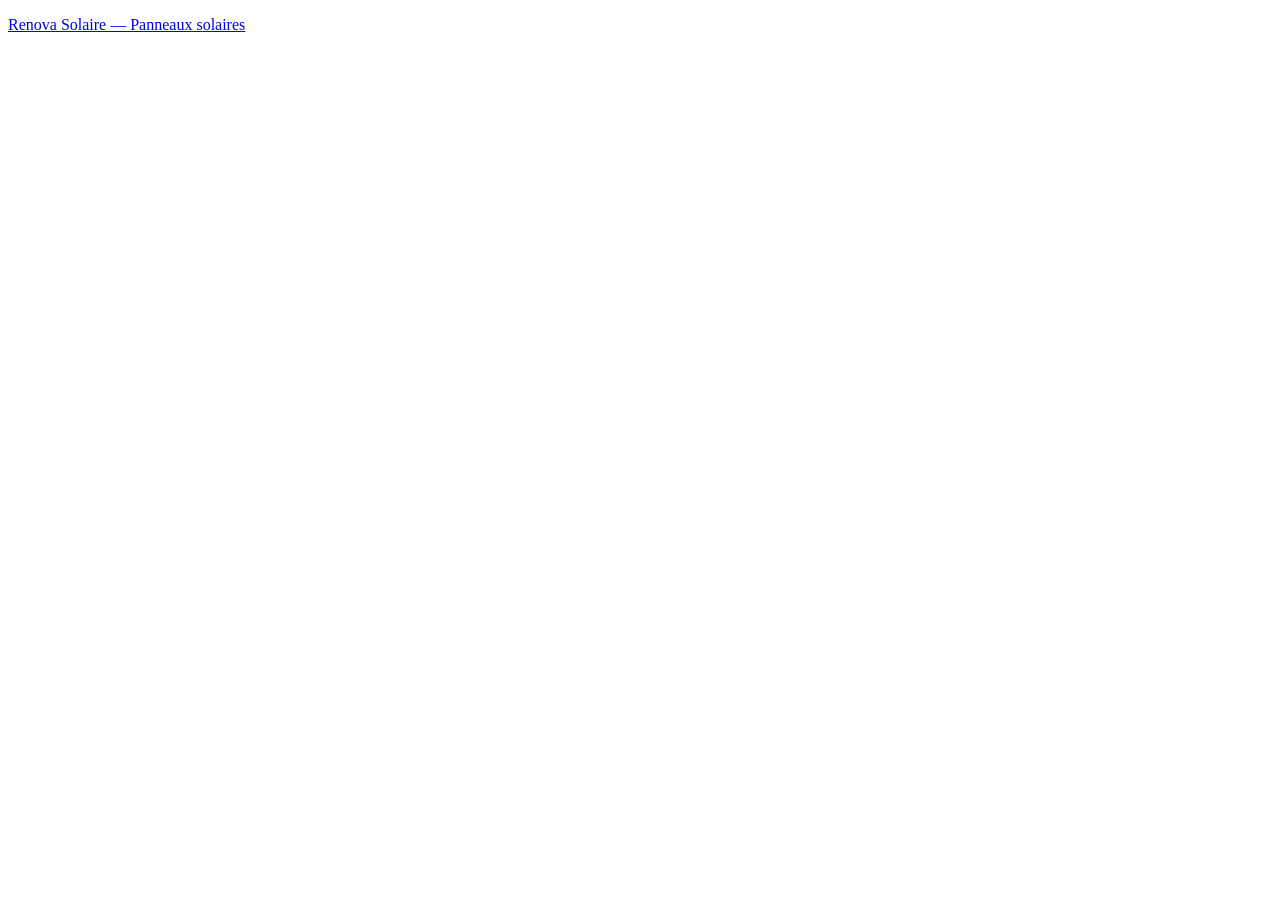
==== commit f15336c0: "Site complet en PHP — Renova Solaire" ====
--- a/index.html
+++ b/index.html
@@ -2,330 +2,11 @@
 <html lang="fr">
 <head>
   <meta charset="UTF-8">
-  <meta name="viewport" content="width=device-width, initial-scale=1.0">
-  <meta name="description" content="Renova Conseil — Panneaux solaires, autoconsommation et aides publiques en France, Belgique, Luxembourg et Suisse.">
-  <meta name="robots" content="index, follow">
-  <title>Renova Conseil — Panneaux solaires & autoconsommation</title>
-  <link rel="preconnect" href="https://fonts.googleapis.com">
-  <link rel="preconnect" href="https://fonts.gstatic.com" crossorigin>
-  <link href="https://fonts.googleapis.com/css2?family=DM+Sans:ital,opsz,wght@0,9..40,400;0,9..40,500;0,9..40,600;0,9..40,700;1,9..40,400&family=Instrument+Serif:ital@0;1&display=swap" rel="stylesheet">
-  <link rel="stylesheet" href="css/style.css">
-  <link rel="icon" href="data:image/svg+xml,<svg xmlns='http://www.w3.org/2000/svg' viewBox='0 0 100 100'><rect fill='%23ca8a04' width='100' height='100' rx='20'/><text y='.9em' x='50%' text-anchor='middle' font-size='60' fill='white'>☀</text></svg>">
+  <meta http-equiv="refresh" content="0;url=index.php">
+  <link rel="canonical" href="https://renova-conseil.com/index.php">
+  <title>Renova Solaire — Redirection</title>
 </head>
 <body>
-  <header class="header">
-    <div class="container header__inner">
-      <a href="index.html" class="logo">
-        <span class="logo__mark">☀</span>
-        <span class="logo__text">Renova <em>Solaire</em></span>
-      </a>
-      <nav class="nav" id="nav">
-        <a href="#solutions">Solutions</a>
-        <a href="#aides">Aides</a>
-        <a href="#simulateur">Simulateur</a>
-        <a href="#pays">Votre pays</a>
-        <a href="#contact" class="nav__cta">Devis gratuit</a>
-      </nav>
-      <button class="menu-toggle" id="menuToggle" aria-label="Menu">
-        <span></span><span></span><span></span>
-      </button>
-    </div>
-  </header>
-
-  <main>
-    <section class="hero">
-      <div class="container hero__grid">
-        <div class="hero__content">
-          <span class="badge">Panneaux solaires · FR · BE · LU · CH</span>
-          <h1>Produisez votre électricité et réduisez vos factures</h1>
-          <p class="hero__lead">
-            Renova Solaire vous accompagne pour installer des panneaux photovoltaïques :
-            autoconsommation, revente du surplus, batteries. Estimation des aides disponibles
-            dans votre pays.
-          </p>
-          <div class="hero__actions">
-            <a href="#simulateur" class="btn btn--primary">Estimer mes aides solaires</a>
-            <a href="#contact" class="btn btn--ghost">Demander un devis</a>
-          </div>
-          <ul class="trust-list">
-            <li>Étude gratuite et sans engagement</li>
-            <li>Installateurs certifiés RGE / QualiPV</li>
-            <li>Aides 2026 : prime autoconsommation, CEE, régionales</li>
-          </ul>
-        </div>
-        <div class="hero__card">
-          <div class="stat-card">
-            <span class="stat-card__value">−70&nbsp;%</span>
-            <span class="stat-card__label">sur votre facture d'électricité en autoconsommation</span>
-          </div>
-          <div class="stat-card stat-card--alt">
-            <span class="stat-card__value">8–12 ans</span>
-            <span class="stat-card__label">retour sur investissement moyen d'une installation résidentielle</span>
-          </div>
-        </div>
-      </div>
-    </section>
-
-    <section class="section" id="solutions">
-      <div class="container">
-        <div class="section__head">
-          <h2>Solutions photovoltaïques</h2>
-          <p>Des installations adaptées à votre toiture, votre consommation et votre budget.</p>
-        </div>
-        <div class="cards">
-          <article class="card">
-            <div class="card__icon">☀</div>
-            <h3>Autoconsommation</h3>
-            <p>Consommez directement l'électricité produite par vos panneaux et réduisez votre facture EDF/Engie.</p>
-            <ul>
-              <li>3 à 12 kWc selon besoin</li>
-              <li>Prime à l'autoconsommation</li>
-              <li>Monitoring en temps réel</li>
-            </ul>
-          </article>
-          <article class="card">
-            <div class="card__icon">⚡</div>
-            <h3>Revente du surplus</h3>
-            <p>Revendez l'électricité non consommée au réseau et rentabilisez votre installation.</p>
-            <ul>
-              <li>Contrat EDF OA ou équivalent</li>
-              <li>Tarif d'achat garanti</li>
-              <li>Cumulable avec autoconsommation</li>
-            </ul>
-          </article>
-          <article class="card">
-            <div class="card__icon">🔋</div>
-            <h3>Batterie de stockage</h3>
-            <p>Stockez votre surplus solaire pour l'utiliser le soir et maximiser votre autonomie.</p>
-            <ul>
-              <li>Réduction pic de consommation</li>
-              <li>Aides CEE possibles</li>
-              <li>Indépendance énergétique</li>
-            </ul>
-          </article>
-        </div>
-      </div>
-    </section>
-
-    <section class="section section--muted" id="aides">
-      <div class="container">
-        <div class="section__head">
-          <h2>Aides panneaux solaires par pays</h2>
-          <p>Primes et dispositifs pour financer votre installation photovoltaïque.</p>
-        </div>
-        <div class="aides-grid" id="pays">
-          <article class="aide-card" data-country="fr">
-            <h3>🇫🇷 France</h3>
-            <ul>
-              <li><strong>Prime autoconsommation</strong> — jusqu'à 2 340 €</li>
-              <li><strong>TVA 10&nbsp;%</strong> sur installation PV</li>
-              <li><strong>CEE</strong> — prime énergie</li>
-              <li><strong>Revente EDF OA</strong> — tarif garanti 20 ans</li>
-            </ul>
-          </article>
-          <article class="aide-card" data-country="be">
-            <h3>🇧🇪 Belgique</h3>
-            <ul>
-              <li><strong>Primes Région wallonne</strong> — photovoltaïque</li>
-              <li><strong>Primes Bruxelles</strong> — certificats verts</li>
-              <li><strong>Comwatt / Flandre</strong> selon région</li>
-              <li><strong>Crédit d'impôt</strong> fédéral</li>
-            </ul>
-          </article>
-          <article class="aide-card" data-country="lu">
-            <h3>🇱🇺 Luxembourg</h3>
-            <ul>
-              <li><strong>Klimabonus</strong> — prime PV</li>
-              <li><strong>Subvention autoconsommation</strong></li>
-              <li><strong>TVA réduite</strong> 8 %</li>
-              <li><strong>Guichet.lu</strong> — démarches en ligne</li>
-            </ul>
-          </article>
-          <article class="aide-card" data-country="ch">
-            <h3>🇨🇭 Suisse</h3>
-            <ul>
-              <li><strong>Subventions cantonales</strong> (VD, GE, BE…)</li>
-              <li><strong>Rétribution injection</strong> réseau</li>
-              <li><strong>Pro Energie</strong> selon canton</li>
-              <li><strong>Exonérations fiscales</strong> locales</li>
-            </ul>
-          </article>
-        </div>
-      </div>
-    </section>
-
-    <section class="section" id="simulateur">
-      <div class="container">
-        <div class="simulator">
-          <div class="simulator__info">
-            <h2>Simulateur d'aides solaires</h2>
-            <p>Estimation indicative pour une installation photovoltaïque. Un conseiller confirmera l'éligibilité exacte.</p>
-          </div>
-          <form class="simulator__form" id="simulatorForm">
-            <div class="form-row">
-              <label for="country">Pays</label>
-              <select id="country" name="country" required>
-                <option value="">Sélectionnez</option>
-                <option value="fr">France</option>
-                <option value="be">Belgique</option>
-                <option value="lu">Luxembourg</option>
-                <option value="ch">Suisse</option>
-              </select>
-            </div>
-            <div class="form-row">
-              <label for="project">Type d'installation</label>
-              <select id="project" name="project" required>
-                <option value="">Sélectionnez</option>
-                <option value="solaire">Panneaux solaires (autoconsommation)</option>
-                <option value="solaire-batterie">Panneaux + batterie</option>
-                <option value="solaire-revente">Revente totale au réseau</option>
-              </select>
-            </div>
-            <div class="form-row">
-              <label for="income">Revenus du foyer (estimation)</label>
-              <select id="income" name="income" required>
-                <option value="">Sélectionnez</option>
-                <option value="modest">Modestes</option>
-                <option value="intermediate">Intermédiaires</option>
-                <option value="high">Supérieurs</option>
-              </select>
-            </div>
-            <div class="form-row">
-              <label for="surface">Puissance souhaitée (kWc)</label>
-              <input type="number" id="surface" name="surface" min="3" max="36" placeholder="Ex : 6" required>
-            </div>
-            <button type="submit" class="btn btn--primary btn--full">Calculer mon estimation</button>
-          </form>
-          <div class="simulator__result" id="simulatorResult" hidden>
-            <h3>Estimation indicative</h3>
-            <p class="result__amount" id="resultAmount">—</p>
-            <p class="result__detail" id="resultDetail"></p>
-            <a href="#contact" class="btn btn--primary">Confirmer avec un conseiller</a>
-          </div>
-        </div>
-      </div>
-    </section>
-
-    <section class="section section--dark">
-      <div class="container steps">
-        <h2>Votre projet solaire en 3 étapes</h2>
-        <ol class="steps__list">
-          <li>
-            <span class="steps__num">1</span>
-            <div>
-              <strong>Étude de faisabilité</strong>
-              <p>Analyse de votre toiture, orientation et consommation électrique. Gratuit et sans engagement.</p>
-            </div>
-          </li>
-          <li>
-            <span class="steps__num">2</span>
-            <div>
-              <strong>Devis personnalisé</strong>
-              <p>Un conseiller calcule les aides, la puissance optimale et le retour sur investissement.</p>
-            </div>
-          </li>
-          <li>
-            <span class="steps__num">3</span>
-            <div>
-              <strong>Installation certifiée</strong>
-              <p>Mise en relation avec un installateur QualiPV / RGE près de chez vous.</p>
-            </div>
-          </li>
-        </ol>
-      </div>
-    </section>
-
-    <section class="section" id="contact">
-      <div class="container">
-        <div class="contact-grid">
-          <div>
-            <h2>Demandez votre devis solaire gratuit</h2>
-            <p>Décrivez votre projet photovoltaïque. Un conseiller Renova Solaire vous rappelle sous 24 h ouvrées.</p>
-            <div class="contact-info">
-              <p><strong>Renova Solaire</strong></p>
-              <p>12 avenue des Énergies<br>75008 Paris, France</p>
-              <p>contact@renova-conseil.com</p>
-              <p>Lun–Ven · 9h–18h (CET)</p>
-            </div>
-          </div>
-          <form class="contact-form" id="contactForm">
-            <div class="form-row">
-              <label for="name">Nom complet *</label>
-              <input type="text" id="name" name="name" required autocomplete="name">
-            </div>
-            <div class="form-row form-row--half">
-              <div>
-                <label for="email">E-mail *</label>
-                <input type="email" id="email" name="email" required autocomplete="email">
-              </div>
-              <div>
-                <label for="phone">Téléphone *</label>
-                <input type="tel" id="phone" name="phone" required autocomplete="tel">
-              </div>
-            </div>
-            <div class="form-row">
-              <label for="contactCountry">Pays *</label>
-              <select id="contactCountry" name="contactCountry" required>
-                <option value="">Sélectionnez</option>
-                <option value="fr">France</option>
-                <option value="be">Belgique</option>
-                <option value="lu">Luxembourg</option>
-                <option value="ch">Suisse</option>
-              </select>
-            </div>
-            <div class="form-row">
-              <label for="message">Votre projet *</label>
-              <textarea id="message" name="message" rows="4" required placeholder="Ex : maison 120 m², toiture sud, 6 kWc autoconsommation…"></textarea>
-            </div>
-            <label class="checkbox">
-              <input type="checkbox" name="consent" required>
-              <span>J'accepte que mes données soient traitées conformément à la <a href="legal/privacy.html">politique de confidentialité</a>.</span>
-            </label>
-            <button type="submit" class="btn btn--primary btn--full">Envoyer ma demande</button>
-            <p class="form-note" id="formNote"></p>
-          </form>
-        </div>
-      </div>
-    </section>
-  </main>
-
-  <footer class="footer">
-    <div class="container footer__grid">
-      <div>
-        <a href="index.html" class="logo logo--footer">
-          <span class="logo__mark">☀</span>
-          <span class="logo__text">Renova <em>Solaire</em></span>
-        </a>
-        <p class="footer__desc">Spécialiste panneaux solaires et autoconsommation — France, Belgique, Luxembourg, Suisse.</p>
-      </div>
-      <div>
-        <h4>Informations</h4>
-        <ul>
-          <li><a href="legal/mentions.html">Mentions légales</a></li>
-          <li><a href="legal/privacy.html">Confidentialité</a></li>
-          <li><a href="legal/cookies.html">Cookies</a></li>
-          <li><a href="legal/terms.html">CGU</a></li>
-        </ul>
-      </div>
-      <div>
-        <h4>Contact</h4>
-        <ul>
-          <li>contact@renova-conseil.com</li>
-          <li>+33 1 84 80 12 45</li>
-        </ul>
-      </div>
-    </div>
-    <div class="container footer__bottom">
-      <p>© 2026 Renova Solaire — SAS au capital de 10 000 € · RCS Paris 912 456 789</p>
-      <p class="footer__disclaimer">Les montants d'aides affichés sont indicatifs et soumis aux conditions officielles de chaque pays.</p>
-    </div>
-  </footer>
-
-  <div class="cookie-banner" id="cookieBanner">
-    <p>Nous utilisons des cookies pour améliorer votre expérience. <a href="legal/cookies.html">En savoir plus</a></p>
-    <button class="btn btn--primary btn--sm" id="acceptCookies">Accepter</button>
-  </div>
-
-  <script src="js/main.js"></script>
+  <p><a href="index.php">Renova Solaire — Panneaux solaires</a></p>
 </body>
 </html>
